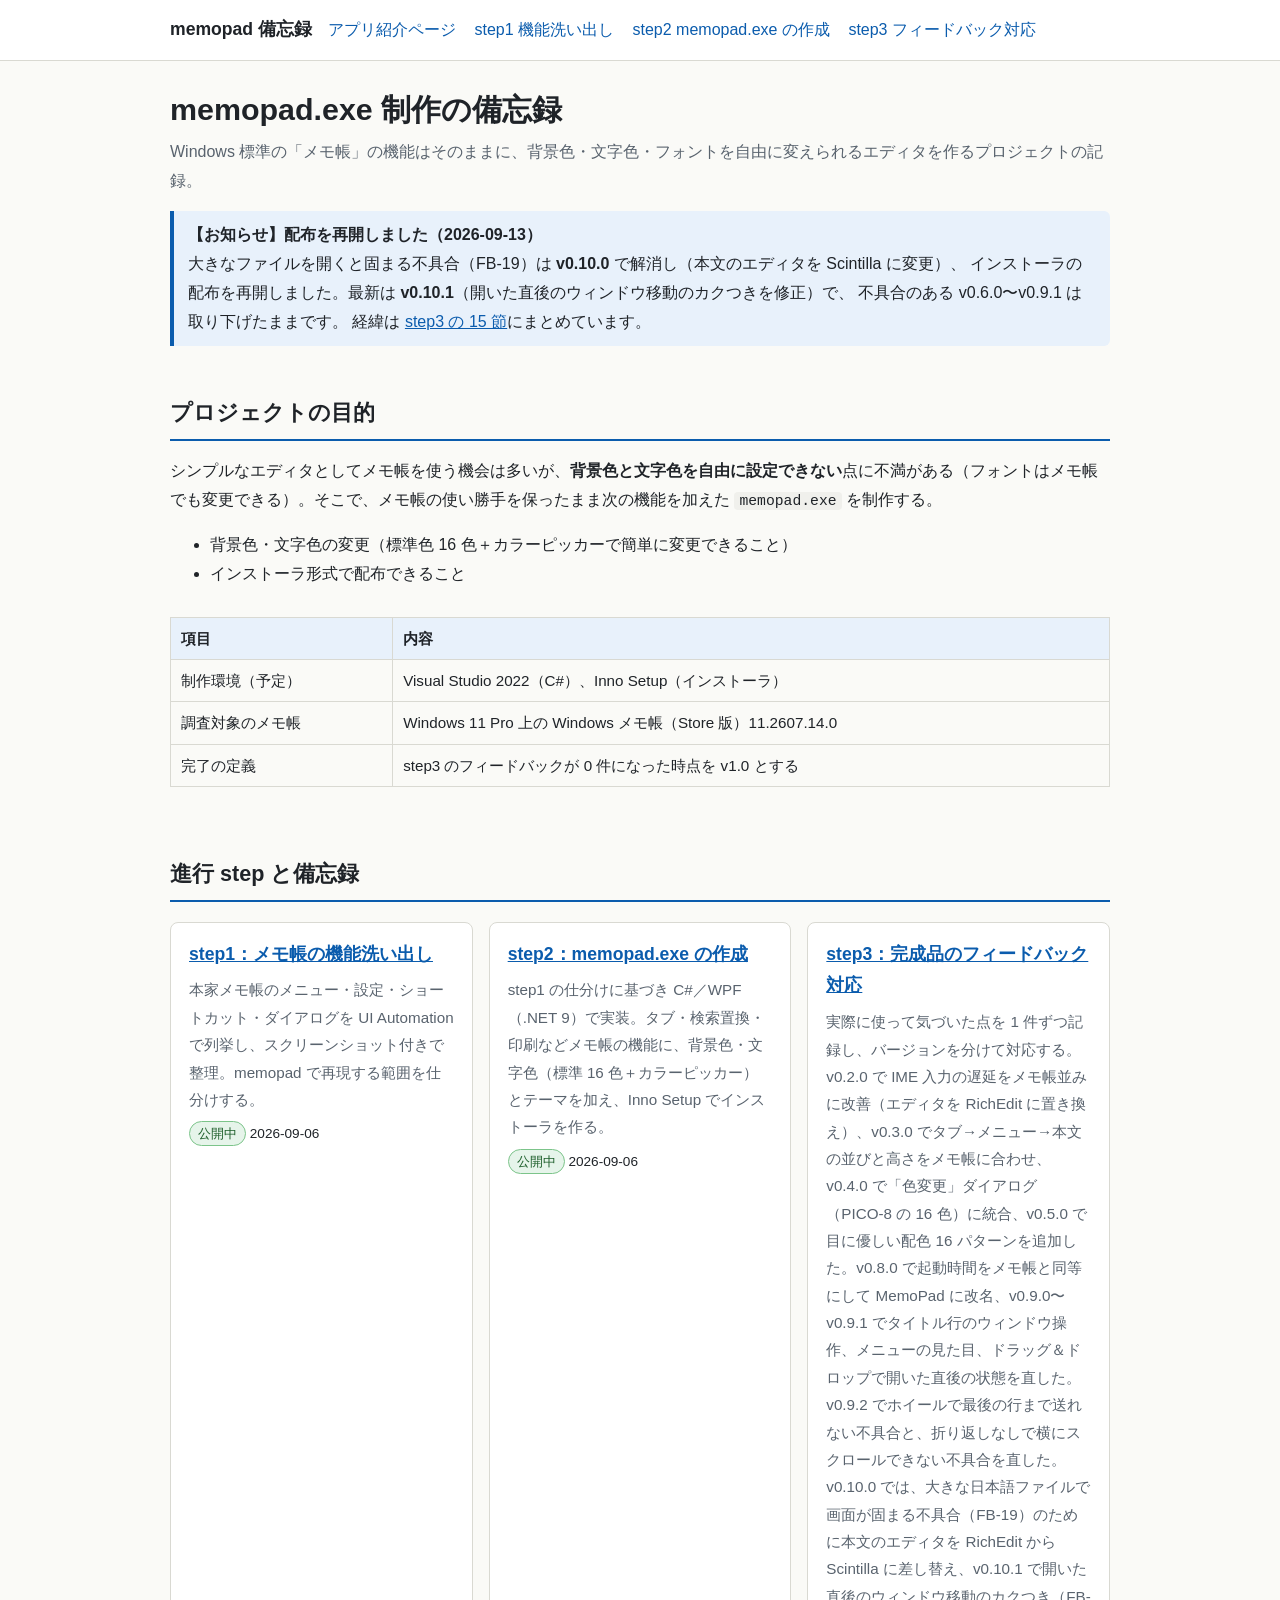
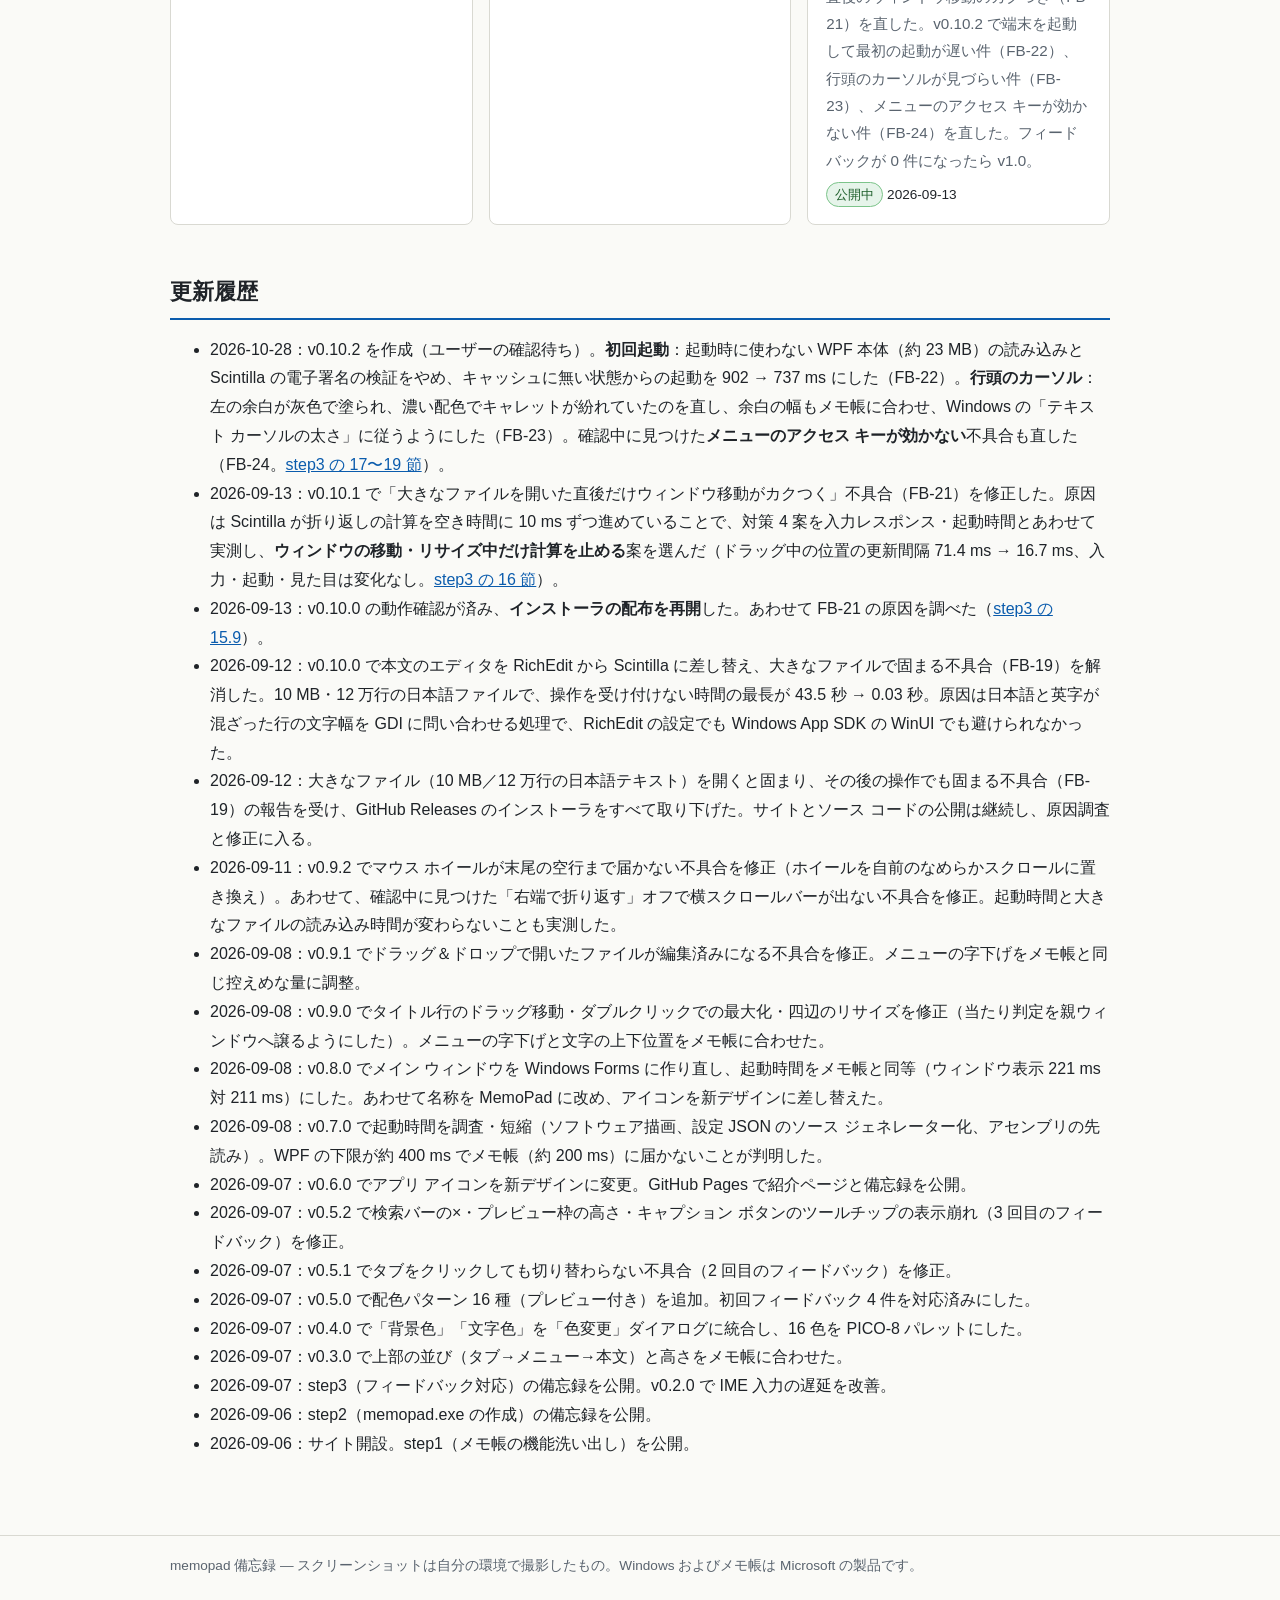
==== docs/site/index.html @ 51994390 "v0.10.2：初回起動の短縮・行頭のカーソルの見やすさ・メニューのアクセス キーを修正（FB-22〜24） FB-22（端末を起動して最初の起動だけ遅い） - WPF テンプレートの残りの Them" ====
<!DOCTYPE html>
<html lang="ja">
<head>
<meta charset="utf-8">
<meta name="viewport" content="width=device-width, initial-scale=1">
<title>memopad 備忘録</title>
<link rel="stylesheet" href="assets/style.css">
</head>
<body>
<header class="site">
  <div class="inner">
    <a class="brand" href="./index.html">memopad 備忘録</a>
    <nav>
      <a href="../index.html">アプリ紹介ページ</a>
      <a href="./step1/index.html">step1 機能洗い出し</a>
      <a href="./step2/index.html">step2 memopad.exe の作成</a>
      <a href="./step3/index.html">step3 フィードバック対応</a>
    </nav>
  </div>
</header>
<main>
  <h1>memopad.exe 制作の備忘録</h1>
  <p class="lead">Windows 標準の「メモ帳」の機能はそのままに、背景色・文字色・フォントを自由に変えられるエディタを作るプロジェクトの記録。</p>

  <div class="note">
    <strong>【お知らせ】配布を再開しました（2026-09-13）</strong><br>
    大きなファイルを開くと固まる不具合（FB-19）は <strong>v0.10.0</strong> で解消し（本文のエディタを Scintilla に変更）、
    インストーラの配布を再開しました。最新は <strong>v0.10.1</strong>（開いた直後のウィンドウ移動のカクつきを修正）で、
    不具合のある v0.6.0〜v0.9.1 は取り下げたままです。
    経緯は <a href="./step3/index.html#fb19">step3 の 15 節</a>にまとめています。
  </div>

  <h2>プロジェクトの目的</h2>
  <p>シンプルなエディタとしてメモ帳を使う機会は多いが、<strong>背景色と文字色を自由に設定できない</strong>点に不満がある（フォントはメモ帳でも変更できる）。そこで、メモ帳の使い勝手を保ったまま次の機能を加えた <code>memopad.exe</code> を制作する。</p>
  <ul>
    <li>背景色・文字色の変更（標準色 16 色＋カラーピッカーで簡単に変更できること）</li>
    <li>インストーラ形式で配布できること</li>
  </ul>
  <div class="table-wrap">
  <table>
    <tr><th>項目</th><th>内容</th></tr>
    <tr><td>制作環境（予定）</td><td>Visual Studio 2022（C#）、Inno Setup（インストーラ）</td></tr>
    <tr><td>調査対象のメモ帳</td><td>Windows 11 Pro 上の Windows メモ帳（Store 版）11.2607.14.0</td></tr>
    <tr><td>完了の定義</td><td>step3 のフィードバックが 0 件になった時点を v1.0 とする</td></tr>
  </table>
  </div>

  <h2>進行 step と備忘録</h2>
  <div class="cards">
    <div class="card">
      <h3><a href="./step1/index.html">step1：メモ帳の機能洗い出し</a></h3>
      <p>本家メモ帳のメニュー・設定・ショートカット・ダイアログを UI Automation で列挙し、スクリーンショット付きで整理。memopad で再現する範囲を仕分けする。</p>
      <div class="status"><span class="tag must">公開中</span> 2026-09-06</div>
    </div>
    <div class="card">
      <h3><a href="./step2/index.html">step2：memopad.exe の作成</a></h3>
      <p>step1 の仕分けに基づき C#／WPF（.NET 9）で実装。タブ・検索置換・印刷などメモ帳の機能に、背景色・文字色（標準 16 色＋カラーピッカー）とテーマを加え、Inno Setup でインストーラを作る。</p>
      <div class="status"><span class="tag must">公開中</span> 2026-09-06</div>
    </div>
    <div class="card">
      <h3><a href="./step3/index.html">step3：完成品のフィードバック対応</a></h3>
      <p>実際に使って気づいた点を 1 件ずつ記録し、バージョンを分けて対応する。v0.2.0 で IME 入力の遅延をメモ帳並みに改善（エディタを RichEdit に置き換え）、v0.3.0 でタブ→メニュー→本文の並びと高さをメモ帳に合わせ、v0.4.0 で「色変更」ダイアログ（PICO-8 の 16 色）に統合、v0.5.0 で目に優しい配色 16 パターンを追加した。v0.8.0 で起動時間をメモ帳と同等にして MemoPad に改名、v0.9.0〜v0.9.1 でタイトル行のウィンドウ操作、メニューの見た目、ドラッグ＆ドロップで開いた直後の状態を直した。v0.9.2 でホイールで最後の行まで送れない不具合と、折り返しなしで横にスクロールできない不具合を直した。v0.10.0 では、大きな日本語ファイルで画面が固まる不具合（FB-19）のために本文のエディタを RichEdit から Scintilla に差し替え、v0.10.1 で開いた直後のウィンドウ移動のカクつき（FB-21）を直した。v0.10.2 で端末を起動して最初の起動が遅い件（FB-22）、行頭のカーソルが見づらい件（FB-23）、メニューのアクセス キーが効かない件（FB-24）を直した。フィードバックが 0 件になったら v1.0。</p>
      <div class="status"><span class="tag must">公開中</span> 2026-09-13</div>
    </div>
  </div>

  <h2>更新履歴</h2>
  <ul>
    <li>2026-10-28：v0.10.2 を作成（ユーザーの確認待ち）。<strong>初回起動</strong>：起動時に使わない WPF 本体（約 23 MB）の読み込みと Scintilla の電子署名の検証をやめ、キャッシュに無い状態からの起動を 902 → 737 ms にした（FB-22）。<strong>行頭のカーソル</strong>：左の余白が灰色で塗られ、濃い配色でキャレットが紛れていたのを直し、余白の幅もメモ帳に合わせ、Windows の「テキスト カーソルの太さ」に従うようにした（FB-23）。確認中に見つけた<strong>メニューのアクセス キーが効かない</strong>不具合も直した（FB-24。<a href="./step3/index.html#fb22">step3 の 17〜19 節</a>）。</li>
    <li>2026-09-13：v0.10.1 で「大きなファイルを開いた直後だけウィンドウ移動がカクつく」不具合（FB-21）を修正した。原因は Scintilla が折り返しの計算を空き時間に 10 ms ずつ進めていることで、対策 4 案を入力レスポンス・起動時間とあわせて実測し、<strong>ウィンドウの移動・リサイズ中だけ計算を止める</strong>案を選んだ（ドラッグ中の位置の更新間隔 71.4 ms → 16.7 ms、入力・起動・見た目は変化なし。<a href="./step3/index.html#fb21">step3 の 16 節</a>）。</li>
    <li>2026-09-13：v0.10.0 の動作確認が済み、<strong>インストーラの配布を再開</strong>した。あわせて FB-21 の原因を調べた（<a href="./step3/index.html#fb19-after">step3 の 15.9</a>）。</li>
    <li>2026-09-12：v0.10.0 で本文のエディタを RichEdit から Scintilla に差し替え、大きなファイルで固まる不具合（FB-19）を解消した。10 MB・12 万行の日本語ファイルで、操作を受け付けない時間の最長が 43.5 秒 → 0.03 秒。原因は日本語と英字が混ざった行の文字幅を GDI に問い合わせる処理で、RichEdit の設定でも Windows App SDK の WinUI でも避けられなかった。</li>
    <li>2026-09-12：大きなファイル（10 MB／12 万行の日本語テキスト）を開くと固まり、その後の操作でも固まる不具合（FB-19）の報告を受け、GitHub Releases のインストーラをすべて取り下げた。サイトとソース コードの公開は継続し、原因調査と修正に入る。</li>
    <li>2026-09-11：v0.9.2 でマウス ホイールが末尾の空行まで届かない不具合を修正（ホイールを自前のなめらかスクロールに置き換え）。あわせて、確認中に見つけた「右端で折り返す」オフで横スクロールバーが出ない不具合を修正。起動時間と大きなファイルの読み込み時間が変わらないことも実測した。</li>
    <li>2026-09-08：v0.9.1 でドラッグ＆ドロップで開いたファイルが編集済みになる不具合を修正。メニューの字下げをメモ帳と同じ控えめな量に調整。</li>
    <li>2026-09-08：v0.9.0 でタイトル行のドラッグ移動・ダブルクリックでの最大化・四辺のリサイズを修正（当たり判定を親ウィンドウへ譲るようにした）。メニューの字下げと文字の上下位置をメモ帳に合わせた。</li>
    <li>2026-09-08：v0.8.0 でメイン ウィンドウを Windows Forms に作り直し、起動時間をメモ帳と同等（ウィンドウ表示 221 ms 対 211 ms）にした。あわせて名称を MemoPad に改め、アイコンを新デザインに差し替えた。</li>
    <li>2026-09-08：v0.7.0 で起動時間を調査・短縮（ソフトウェア描画、設定 JSON のソース ジェネレーター化、アセンブリの先読み）。WPF の下限が約 400 ms でメモ帳（約 200 ms）に届かないことが判明した。</li>
    <li>2026-09-07：v0.6.0 でアプリ アイコンを新デザインに変更。GitHub Pages で紹介ページと備忘録を公開。</li>
    <li>2026-09-07：v0.5.2 で検索バーの×・プレビュー枠の高さ・キャプション ボタンのツールチップの表示崩れ（3 回目のフィードバック）を修正。</li>
    <li>2026-09-07：v0.5.1 でタブをクリックしても切り替わらない不具合（2 回目のフィードバック）を修正。</li>
    <li>2026-09-07：v0.5.0 で配色パターン 16 種（プレビュー付き）を追加。初回フィードバック 4 件を対応済みにした。</li>
    <li>2026-09-07：v0.4.0 で「背景色」「文字色」を「色変更」ダイアログに統合し、16 色を PICO-8 パレットにした。</li>
    <li>2026-09-07：v0.3.0 で上部の並び（タブ→メニュー→本文）と高さをメモ帳に合わせた。</li>
    <li>2026-09-07：step3（フィードバック対応）の備忘録を公開。v0.2.0 で IME 入力の遅延を改善。</li>
    <li>2026-09-06：step2（memopad.exe の作成）の備忘録を公開。</li>
    <li>2026-09-06：サイト開設。step1（メモ帳の機能洗い出し）を公開。</li>
  </ul>
</main>
<footer class="site">
  <div class="inner">memopad 備忘録 — スクリーンショットは自分の環境で撮影したもの。Windows およびメモ帳は Microsoft の製品です。</div>
</footer>
</body>
</html>
---- docs/site/assets/style.css ----
/* memopad 備忘録サイト共通スタイル */
:root {
  --bg: #fafaf7;
  --fg: #1f2328;
  --muted: #59636e;
  --line: #d9d9d2;
  --accent: #0b5cad;
  --accent-bg: #e8f1fb;
  --code-bg: #f0f0ec;
  --warn-bg: #fff6e0;
  --warn-line: #e6b94d;
}
* { box-sizing: border-box; }
html { color-scheme: light; }
body {
  margin: 0;
  background: var(--bg);
  color: var(--fg);
  font-family: "Yu Gothic UI", "Meiryo", "Segoe UI", "Hiragino Sans", sans-serif;
  font-size: 16px;
  line-height: 1.8;
}
header.site {
  border-bottom: 1px solid var(--line);
  background: #fff;
}
header.site .inner, main, footer.site .inner {
  max-width: 980px;
  margin: 0 auto;
  padding: 0 20px;
}
header.site .inner {
  display: flex;
  align-items: baseline;
  gap: 16px;
  flex-wrap: wrap;
  padding-top: 14px;
  padding-bottom: 14px;
}
header.site .brand {
  font-weight: 700;
  font-size: 1.1rem;
  color: var(--fg);
  text-decoration: none;
}
header.site nav a {
  color: var(--accent);
  text-decoration: none;
  margin-right: 14px;
}
header.site nav a:hover { text-decoration: underline; }
main { padding-top: 28px; padding-bottom: 60px; }
h1 { font-size: 1.9rem; line-height: 1.35; margin: 0 0 8px; }
h2 {
  font-size: 1.35rem;
  margin: 48px 0 12px;
  padding-bottom: 6px;
  border-bottom: 2px solid var(--accent);
}
h3 { font-size: 1.1rem; margin: 28px 0 8px; }
h4 { font-size: 1rem; margin: 22px 0 6px; color: var(--muted); }
/* ユーザーからのフィードバックの引用 */
blockquote {
  margin: 14px 0;
  padding: 8px 14px;
  border-left: 4px solid var(--line);
  background: #fff;
  color: var(--fg);
}
p.lead { color: var(--muted); margin-top: 0; }
a { color: var(--accent); }
code, kbd {
  font-family: Consolas, "Cascadia Mono", "Courier New", monospace;
  font-size: 0.92em;
  background: var(--code-bg);
  padding: 1px 5px;
  border-radius: 4px;
}
kbd {
  border: 1px solid var(--line);
  border-bottom-width: 2px;
  background: #fff;
  white-space: nowrap;
}
pre {
  background: var(--code-bg);
  padding: 12px 14px;
  border-radius: 6px;
  overflow-x: auto;
  line-height: 1.5;
}
pre code { background: none; padding: 0; }
table {
  border-collapse: collapse;
  width: 100%;
  margin: 12px 0 20px;
  font-size: 0.95rem;
}
.table-wrap { overflow-x: auto; }
th, td {
  border: 1px solid var(--line);
  padding: 7px 10px;
  vertical-align: top;
  text-align: left;
}
th { background: var(--accent-bg); white-space: nowrap; }
td.center, th.center { text-align: center; }
figure {
  margin: 20px 0 28px;
  padding: 12px;
  background: #fff;
  border: 1px solid var(--line);
  border-radius: 8px;
}
figure img {
  display: block;
  max-width: 100%;
  height: auto;
  margin: 0 auto;
  border: 1px solid var(--line);
}
figcaption {
  margin-top: 8px;
  font-size: 0.9rem;
  color: var(--muted);
}
.grid2 {
  display: grid;
  grid-template-columns: repeat(auto-fit, minmax(300px, 1fr));
  gap: 16px;
}
.grid2 figure { margin: 0; }
.note {
  background: var(--accent-bg);
  border-left: 4px solid var(--accent);
  padding: 10px 14px;
  margin: 16px 0;
  border-radius: 0 6px 6px 0;
}
.warn {
  background: var(--warn-bg);
  border-left: 4px solid var(--warn-line);
  padding: 10px 14px;
  margin: 16px 0;
  border-radius: 0 6px 6px 0;
}
.toc {
  background: #fff;
  border: 1px solid var(--line);
  border-radius: 8px;
  padding: 12px 18px;
  margin: 20px 0 8px;
}
.toc ol { margin: 6px 0; padding-left: 22px; }
.tag {
  display: inline-block;
  font-size: 0.8rem;
  padding: 0 8px;
  border-radius: 999px;
  border: 1px solid var(--line);
  background: #fff;
  color: var(--muted);
  white-space: nowrap;
}
.tag.must { background: #e6f4ea; border-color: #7cc48a; color: #1d5e2a; }
.tag.maybe { background: #fff6e0; border-color: #e6b94d; color: #6b4d00; }
.tag.skip { background: #f2f2f2; border-color: #c9c9c9; color: #666; }
.cards { display: grid; grid-template-columns: repeat(auto-fit, minmax(260px, 1fr)); gap: 16px; margin: 20px 0; }
.card {
  background: #fff;
  border: 1px solid var(--line);
  border-radius: 8px;
  padding: 16px 18px;
}
.card h3 { margin: 0 0 6px; }
.card p { margin: 0; color: var(--muted); font-size: 0.95rem; }
.card .status { font-size: 0.85rem; margin-top: 8px; }
footer.site {
  border-top: 1px solid var(--line);
  color: var(--muted);
  font-size: 0.85rem;
  padding: 18px 0 30px;
}
@media (max-width: 600px) {
  body { font-size: 15px; }
  h1 { font-size: 1.5rem; }
}
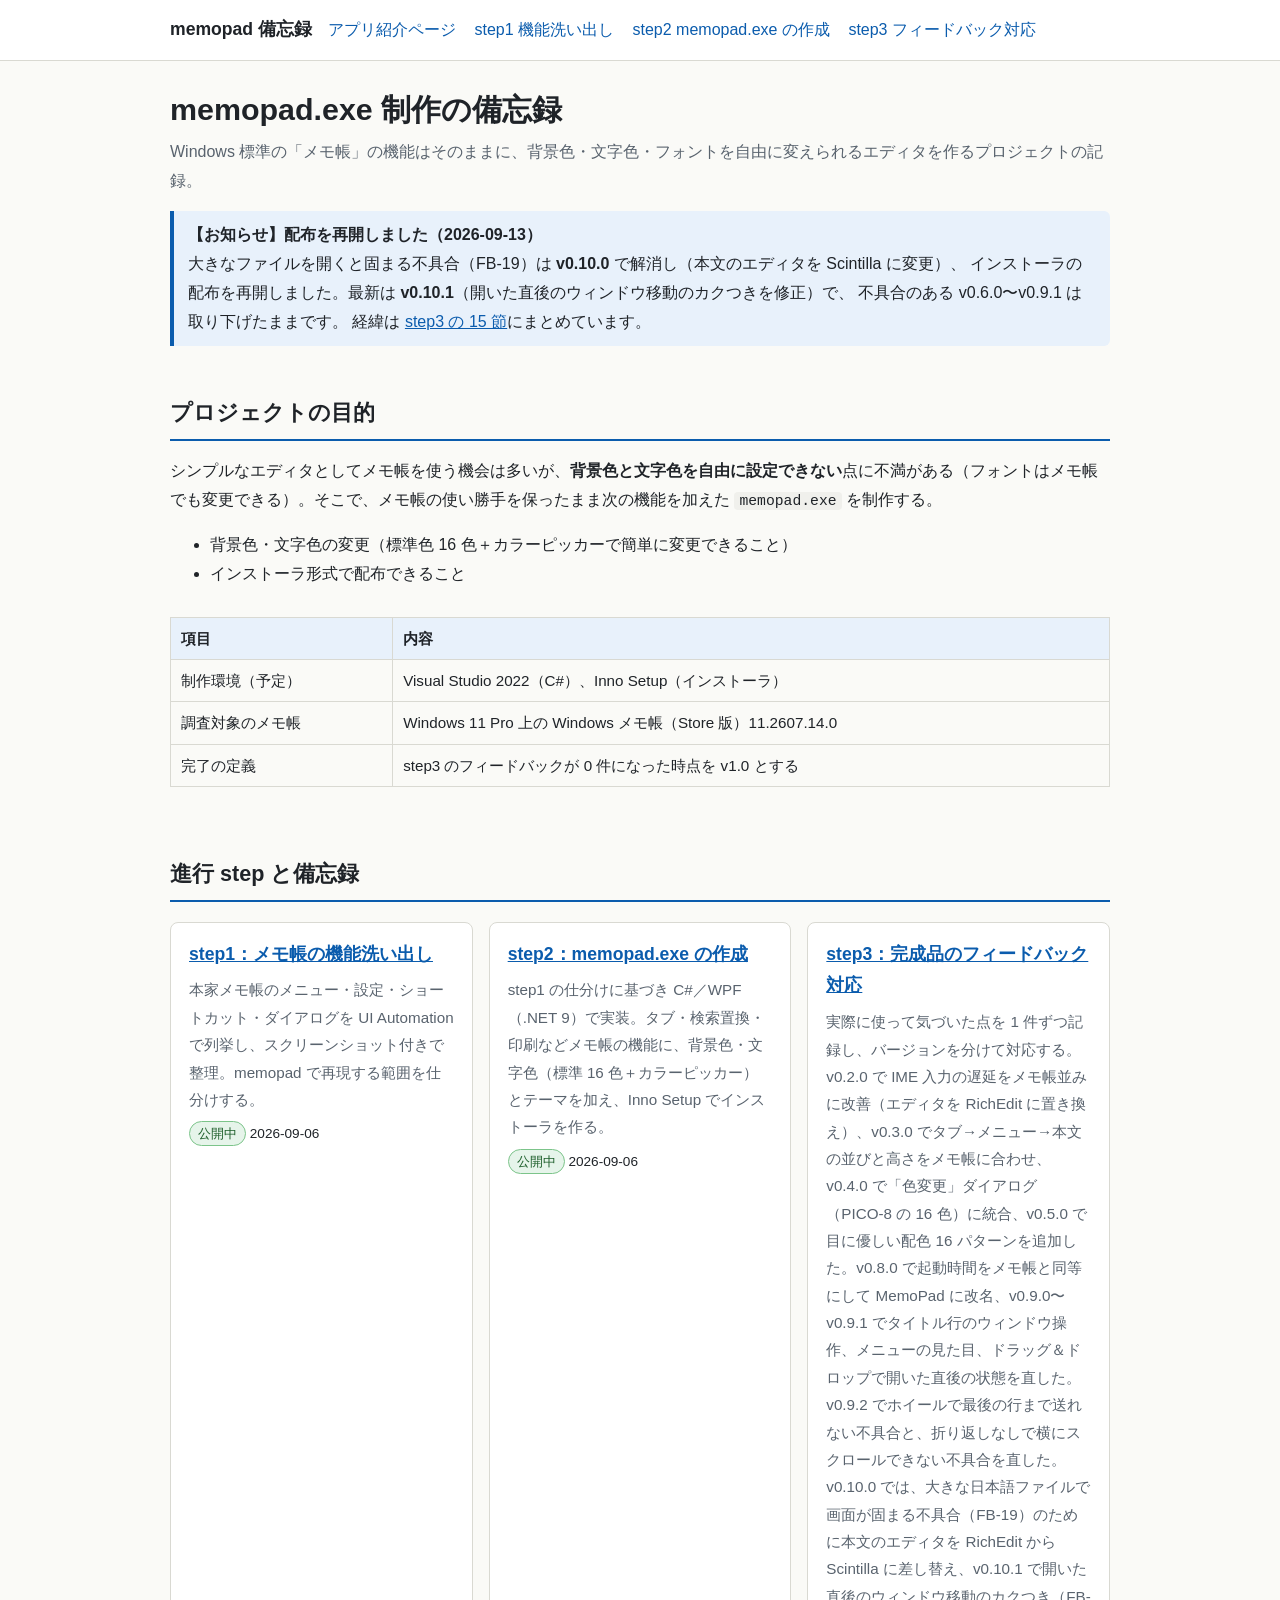
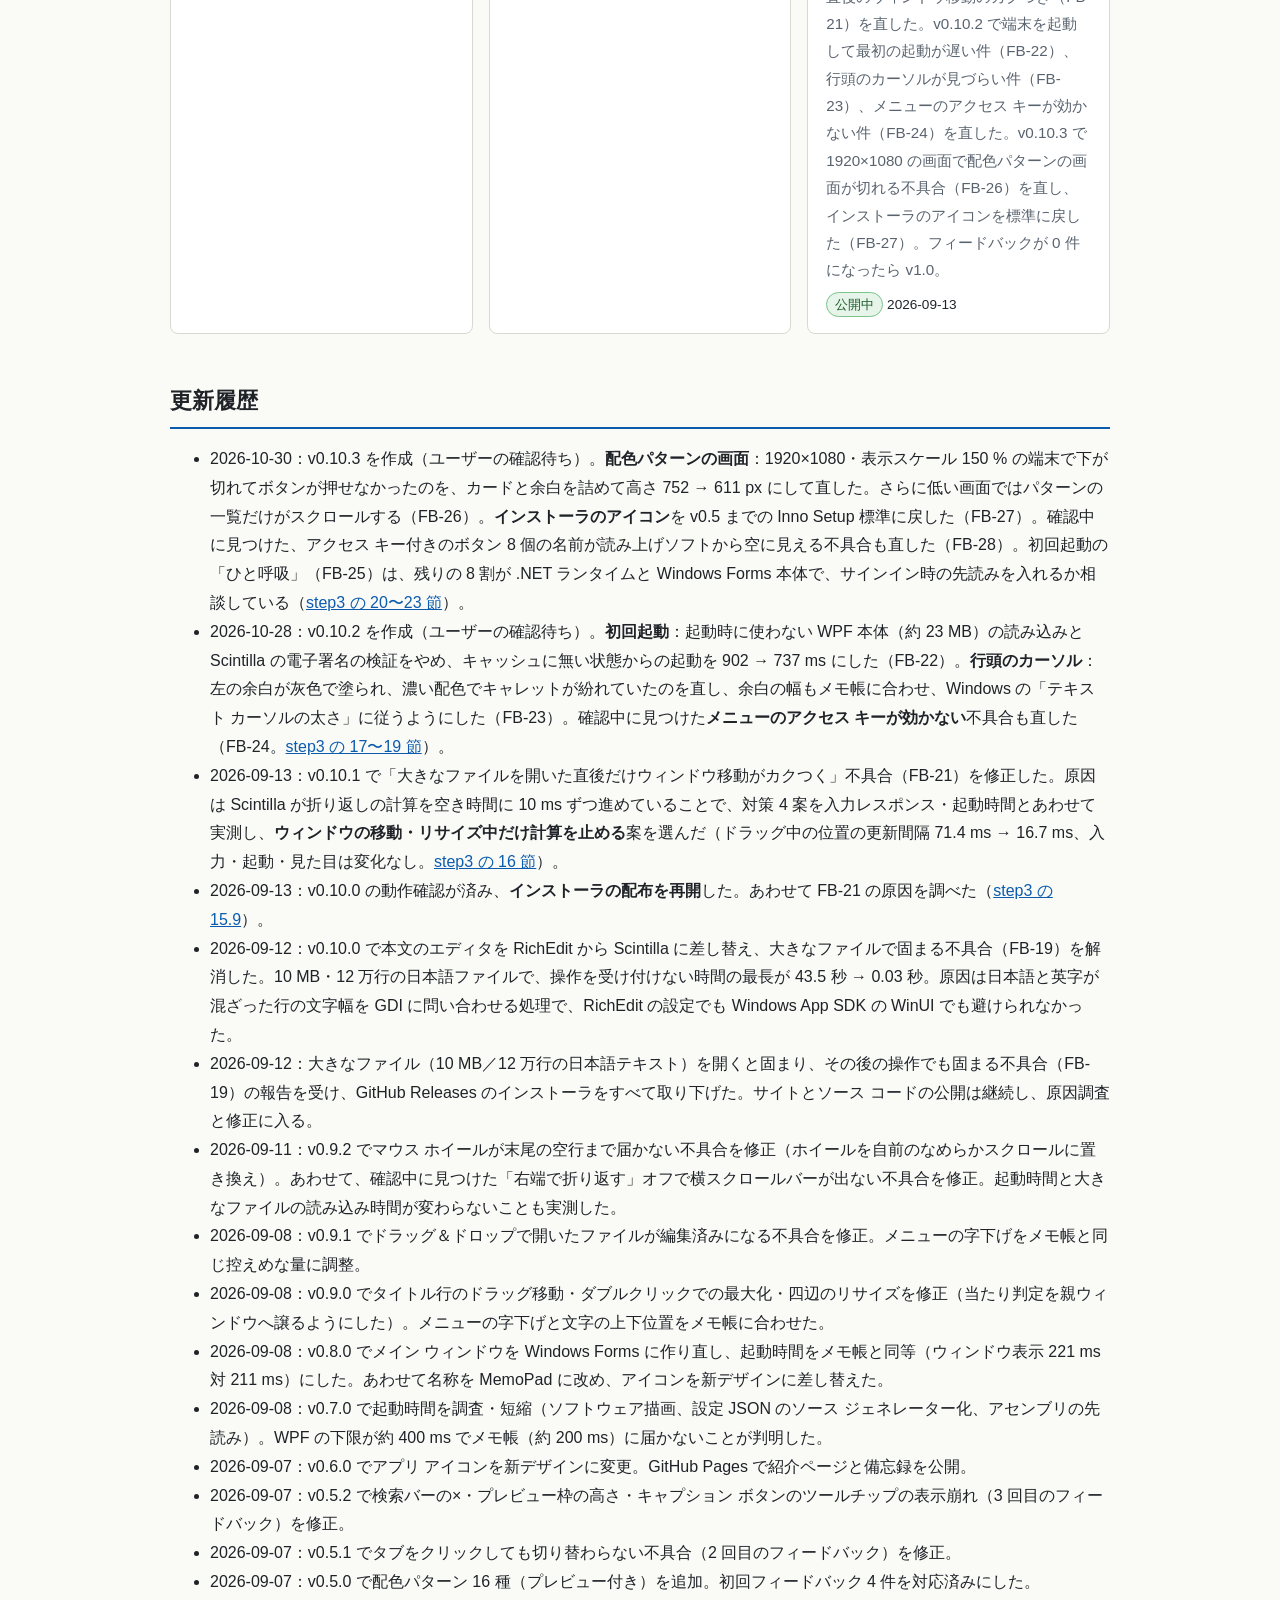
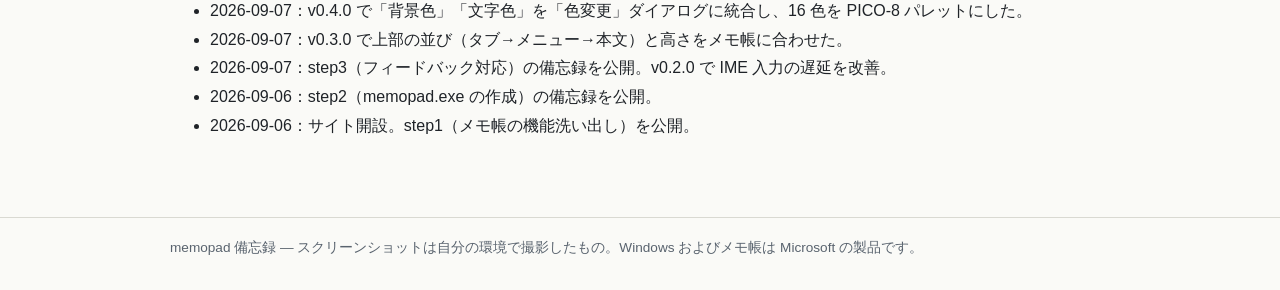
==== commit a012e601: "v0.10.3：配色パターンの画面が 1920×1080 で切れる不具合を修正し、インストーラのアイコンを標準に戻す（FB-26〜28） FB-26（1920×1080 の端末で配色パターンの画面が切" ====
--- a/docs/site/index.html
+++ b/docs/site/index.html
@@ -59,13 +59,14 @@
     </div>
     <div class="card">
       <h3><a href="./step3/index.html">step3：完成品のフィードバック対応</a></h3>
-      <p>実際に使って気づいた点を 1 件ずつ記録し、バージョンを分けて対応する。v0.2.0 で IME 入力の遅延をメモ帳並みに改善（エディタを RichEdit に置き換え）、v0.3.0 でタブ→メニュー→本文の並びと高さをメモ帳に合わせ、v0.4.0 で「色変更」ダイアログ（PICO-8 の 16 色）に統合、v0.5.0 で目に優しい配色 16 パターンを追加した。v0.8.0 で起動時間をメモ帳と同等にして MemoPad に改名、v0.9.0〜v0.9.1 でタイトル行のウィンドウ操作、メニューの見た目、ドラッグ＆ドロップで開いた直後の状態を直した。v0.9.2 でホイールで最後の行まで送れない不具合と、折り返しなしで横にスクロールできない不具合を直した。v0.10.0 では、大きな日本語ファイルで画面が固まる不具合（FB-19）のために本文のエディタを RichEdit から Scintilla に差し替え、v0.10.1 で開いた直後のウィンドウ移動のカクつき（FB-21）を直した。v0.10.2 で端末を起動して最初の起動が遅い件（FB-22）、行頭のカーソルが見づらい件（FB-23）、メニューのアクセス キーが効かない件（FB-24）を直した。フィードバックが 0 件になったら v1.0。</p>
+      <p>実際に使って気づいた点を 1 件ずつ記録し、バージョンを分けて対応する。v0.2.0 で IME 入力の遅延をメモ帳並みに改善（エディタを RichEdit に置き換え）、v0.3.0 でタブ→メニュー→本文の並びと高さをメモ帳に合わせ、v0.4.0 で「色変更」ダイアログ（PICO-8 の 16 色）に統合、v0.5.0 で目に優しい配色 16 パターンを追加した。v0.8.0 で起動時間をメモ帳と同等にして MemoPad に改名、v0.9.0〜v0.9.1 でタイトル行のウィンドウ操作、メニューの見た目、ドラッグ＆ドロップで開いた直後の状態を直した。v0.9.2 でホイールで最後の行まで送れない不具合と、折り返しなしで横にスクロールできない不具合を直した。v0.10.0 では、大きな日本語ファイルで画面が固まる不具合（FB-19）のために本文のエディタを RichEdit から Scintilla に差し替え、v0.10.1 で開いた直後のウィンドウ移動のカクつき（FB-21）を直した。v0.10.2 で端末を起動して最初の起動が遅い件（FB-22）、行頭のカーソルが見づらい件（FB-23）、メニューのアクセス キーが効かない件（FB-24）を直した。v0.10.3 で 1920×1080 の画面で配色パターンの画面が切れる不具合（FB-26）を直し、インストーラのアイコンを標準に戻した（FB-27）。フィードバックが 0 件になったら v1.0。</p>
       <div class="status"><span class="tag must">公開中</span> 2026-09-13</div>
     </div>
   </div>
 
   <h2>更新履歴</h2>
   <ul>
+    <li>2026-10-30：v0.10.3 を作成（ユーザーの確認待ち）。<strong>配色パターンの画面</strong>：1920×1080・表示スケール 150 % の端末で下が切れてボタンが押せなかったのを、カードと余白を詰めて高さ 752 → 611 px にして直した。さらに低い画面ではパターンの一覧だけがスクロールする（FB-26）。<strong>インストーラのアイコン</strong>を v0.5 までの Inno Setup 標準に戻した（FB-27）。確認中に見つけた、アクセス キー付きのボタン 8 個の名前が読み上げソフトから空に見える不具合も直した（FB-28）。初回起動の「ひと呼吸」（FB-25）は、残りの 8 割が .NET ランタイムと Windows Forms 本体で、サインイン時の先読みを入れるか相談している（<a href="./step3/index.html#fb25">step3 の 20〜23 節</a>）。</li>
     <li>2026-10-28：v0.10.2 を作成（ユーザーの確認待ち）。<strong>初回起動</strong>：起動時に使わない WPF 本体（約 23 MB）の読み込みと Scintilla の電子署名の検証をやめ、キャッシュに無い状態からの起動を 902 → 737 ms にした（FB-22）。<strong>行頭のカーソル</strong>：左の余白が灰色で塗られ、濃い配色でキャレットが紛れていたのを直し、余白の幅もメモ帳に合わせ、Windows の「テキスト カーソルの太さ」に従うようにした（FB-23）。確認中に見つけた<strong>メニューのアクセス キーが効かない</strong>不具合も直した（FB-24。<a href="./step3/index.html#fb22">step3 の 17〜19 節</a>）。</li>
     <li>2026-09-13：v0.10.1 で「大きなファイルを開いた直後だけウィンドウ移動がカクつく」不具合（FB-21）を修正した。原因は Scintilla が折り返しの計算を空き時間に 10 ms ずつ進めていることで、対策 4 案を入力レスポンス・起動時間とあわせて実測し、<strong>ウィンドウの移動・リサイズ中だけ計算を止める</strong>案を選んだ（ドラッグ中の位置の更新間隔 71.4 ms → 16.7 ms、入力・起動・見た目は変化なし。<a href="./step3/index.html#fb21">step3 の 16 節</a>）。</li>
     <li>2026-09-13：v0.10.0 の動作確認が済み、<strong>インストーラの配布を再開</strong>した。あわせて FB-21 の原因を調べた（<a href="./step3/index.html#fb19-after">step3 の 15.9</a>）。</li>
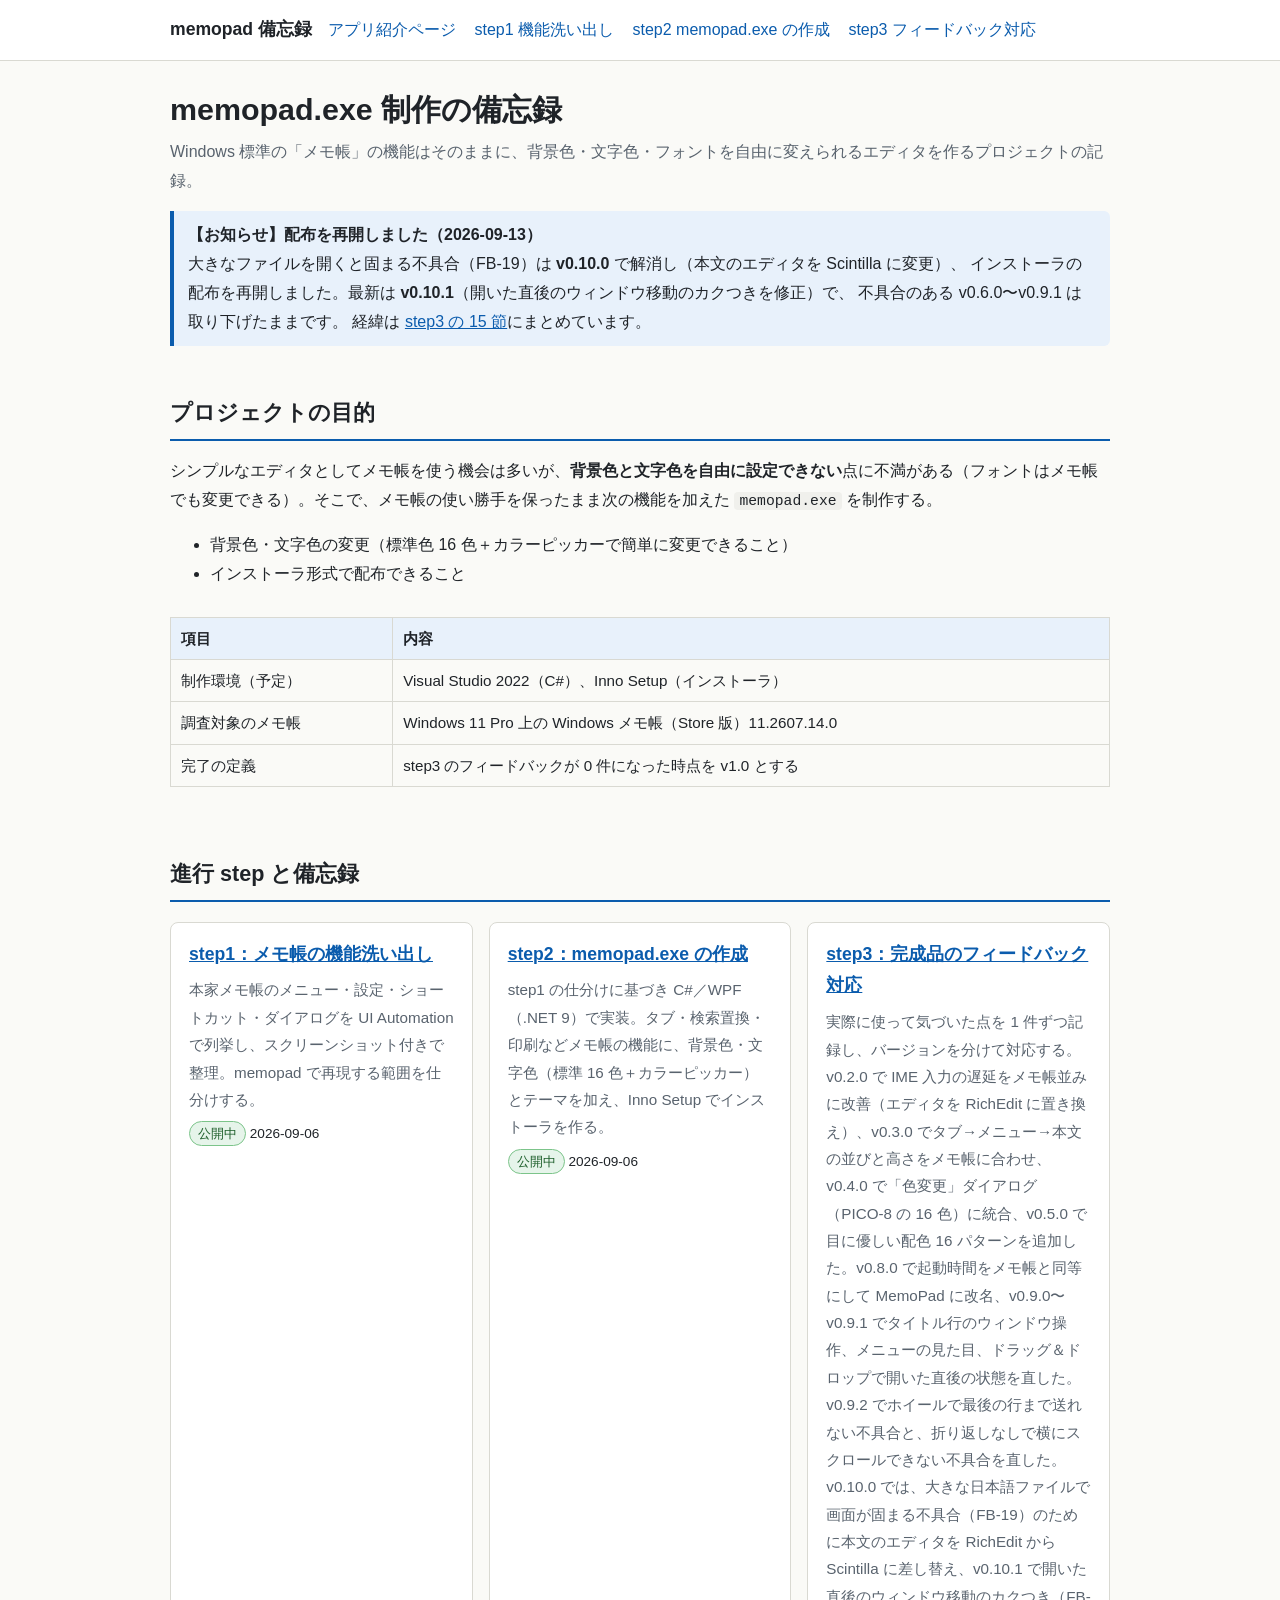
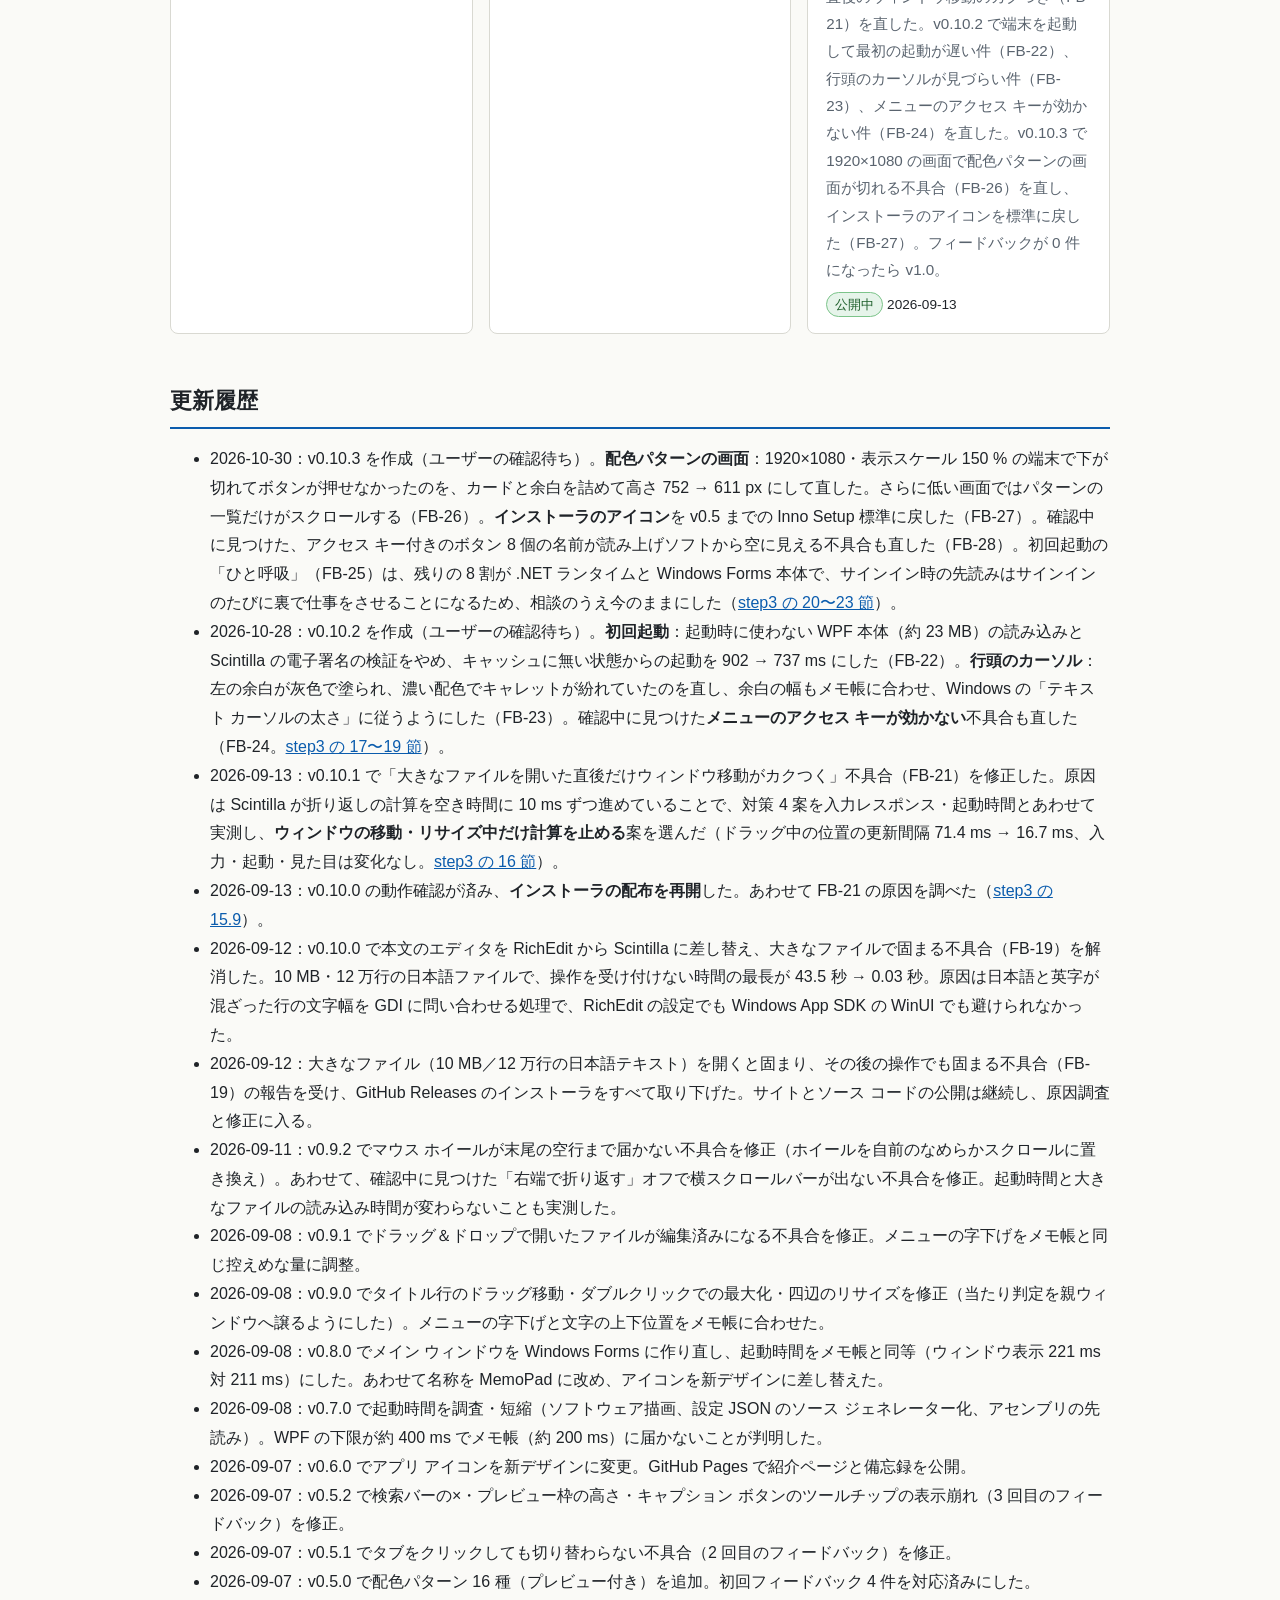
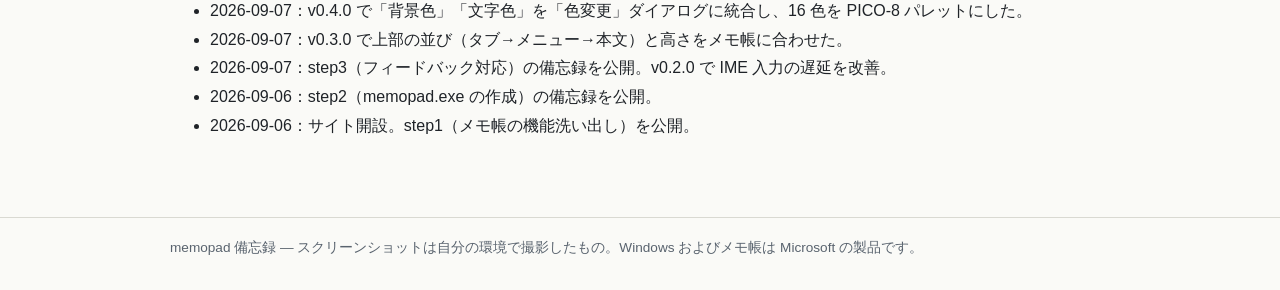
==== commit e27248c5: "FB-25：サインイン時の先読みは相談のうえ見送り、初回起動は現状で許容とする 起動時に読む 51.0 MB のうち 82% が .NET ランタイムと Windows Forms 本体で、残る手はサ" ====
--- a/docs/site/index.html
+++ b/docs/site/index.html
@@ -66,7 +66,7 @@
 
   <h2>更新履歴</h2>
   <ul>
-    <li>2026-10-30：v0.10.3 を作成（ユーザーの確認待ち）。<strong>配色パターンの画面</strong>：1920×1080・表示スケール 150 % の端末で下が切れてボタンが押せなかったのを、カードと余白を詰めて高さ 752 → 611 px にして直した。さらに低い画面ではパターンの一覧だけがスクロールする（FB-26）。<strong>インストーラのアイコン</strong>を v0.5 までの Inno Setup 標準に戻した（FB-27）。確認中に見つけた、アクセス キー付きのボタン 8 個の名前が読み上げソフトから空に見える不具合も直した（FB-28）。初回起動の「ひと呼吸」（FB-25）は、残りの 8 割が .NET ランタイムと Windows Forms 本体で、サインイン時の先読みを入れるか相談している（<a href="./step3/index.html#fb25">step3 の 20〜23 節</a>）。</li>
+    <li>2026-10-30：v0.10.3 を作成（ユーザーの確認待ち）。<strong>配色パターンの画面</strong>：1920×1080・表示スケール 150 % の端末で下が切れてボタンが押せなかったのを、カードと余白を詰めて高さ 752 → 611 px にして直した。さらに低い画面ではパターンの一覧だけがスクロールする（FB-26）。<strong>インストーラのアイコン</strong>を v0.5 までの Inno Setup 標準に戻した（FB-27）。確認中に見つけた、アクセス キー付きのボタン 8 個の名前が読み上げソフトから空に見える不具合も直した（FB-28）。初回起動の「ひと呼吸」（FB-25）は、残りの 8 割が .NET ランタイムと Windows Forms 本体で、サインイン時の先読みはサインインのたびに裏で仕事をさせることになるため、相談のうえ今のままにした（<a href="./step3/index.html#fb25">step3 の 20〜23 節</a>）。</li>
     <li>2026-10-28：v0.10.2 を作成（ユーザーの確認待ち）。<strong>初回起動</strong>：起動時に使わない WPF 本体（約 23 MB）の読み込みと Scintilla の電子署名の検証をやめ、キャッシュに無い状態からの起動を 902 → 737 ms にした（FB-22）。<strong>行頭のカーソル</strong>：左の余白が灰色で塗られ、濃い配色でキャレットが紛れていたのを直し、余白の幅もメモ帳に合わせ、Windows の「テキスト カーソルの太さ」に従うようにした（FB-23）。確認中に見つけた<strong>メニューのアクセス キーが効かない</strong>不具合も直した（FB-24。<a href="./step3/index.html#fb22">step3 の 17〜19 節</a>）。</li>
     <li>2026-09-13：v0.10.1 で「大きなファイルを開いた直後だけウィンドウ移動がカクつく」不具合（FB-21）を修正した。原因は Scintilla が折り返しの計算を空き時間に 10 ms ずつ進めていることで、対策 4 案を入力レスポンス・起動時間とあわせて実測し、<strong>ウィンドウの移動・リサイズ中だけ計算を止める</strong>案を選んだ（ドラッグ中の位置の更新間隔 71.4 ms → 16.7 ms、入力・起動・見た目は変化なし。<a href="./step3/index.html#fb21">step3 の 16 節</a>）。</li>
     <li>2026-09-13：v0.10.0 の動作確認が済み、<strong>インストーラの配布を再開</strong>した。あわせて FB-21 の原因を調べた（<a href="./step3/index.html#fb19-after">step3 の 15.9</a>）。</li>
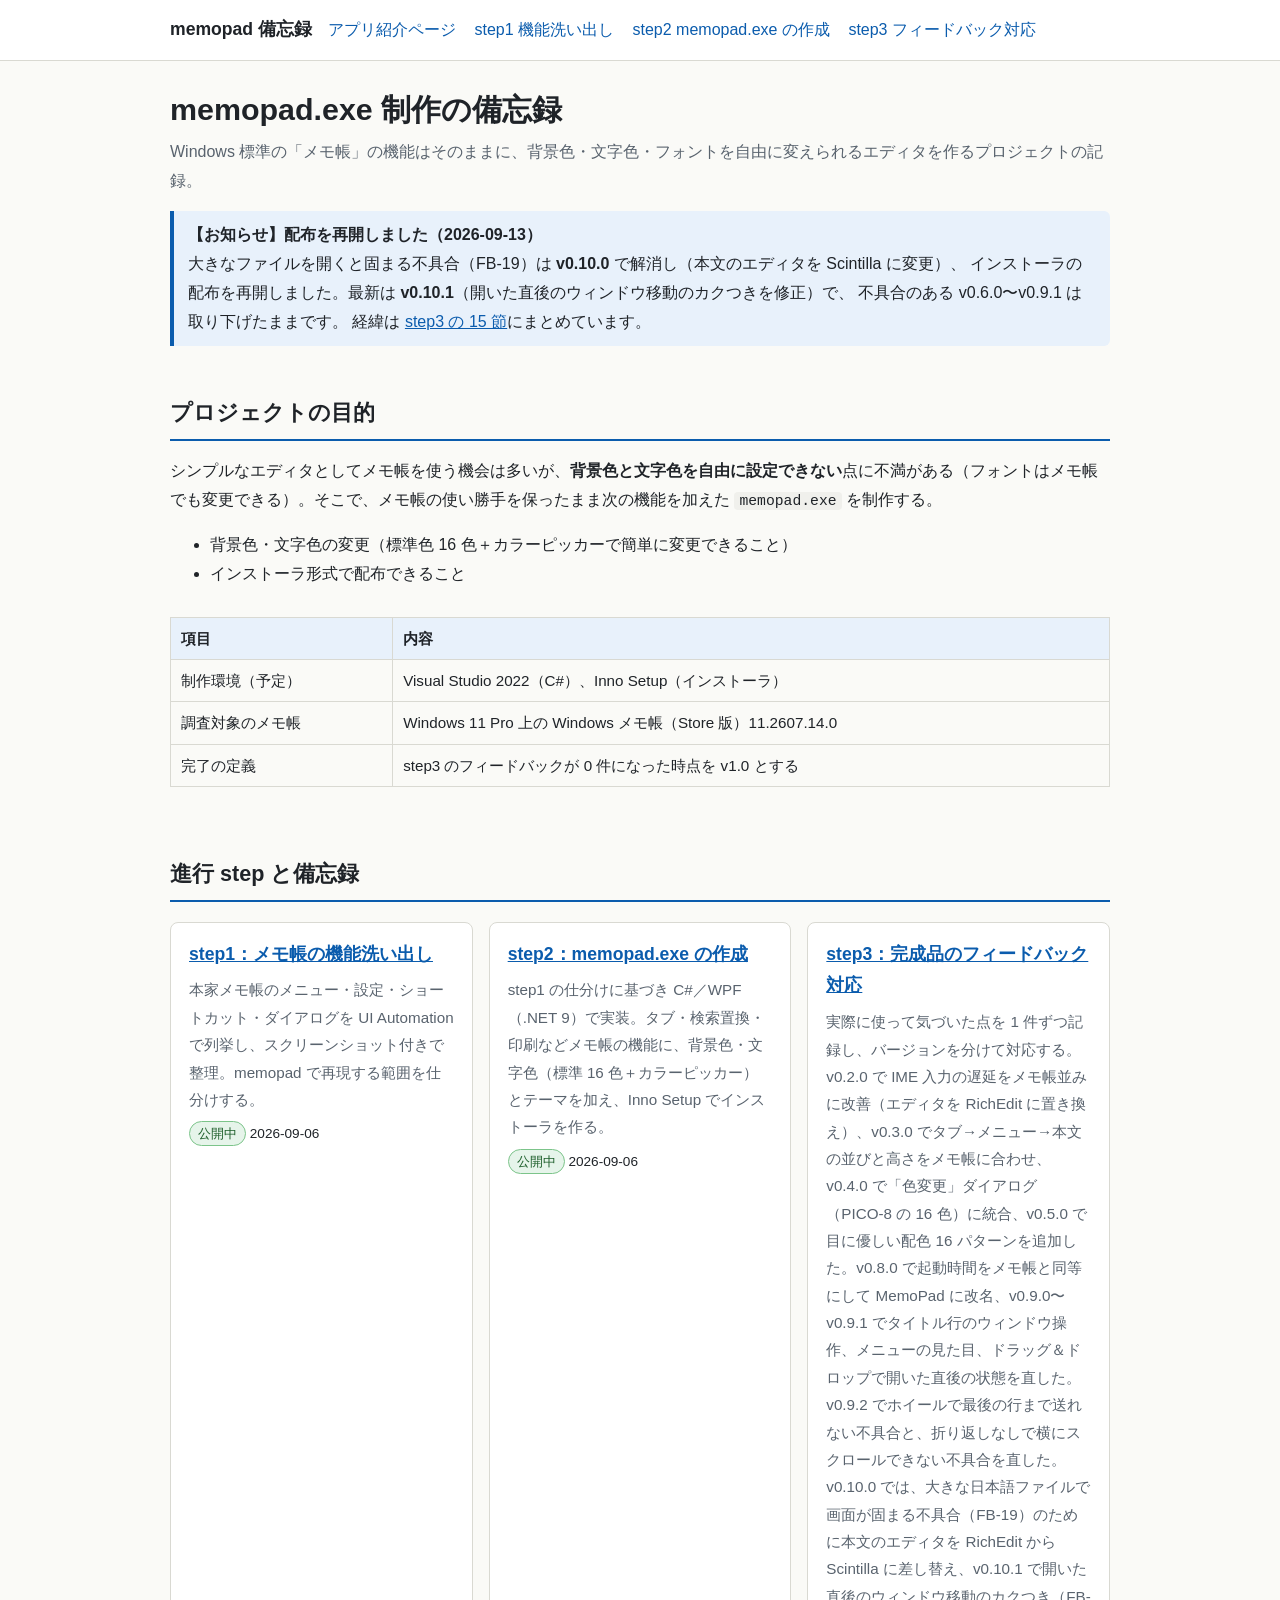
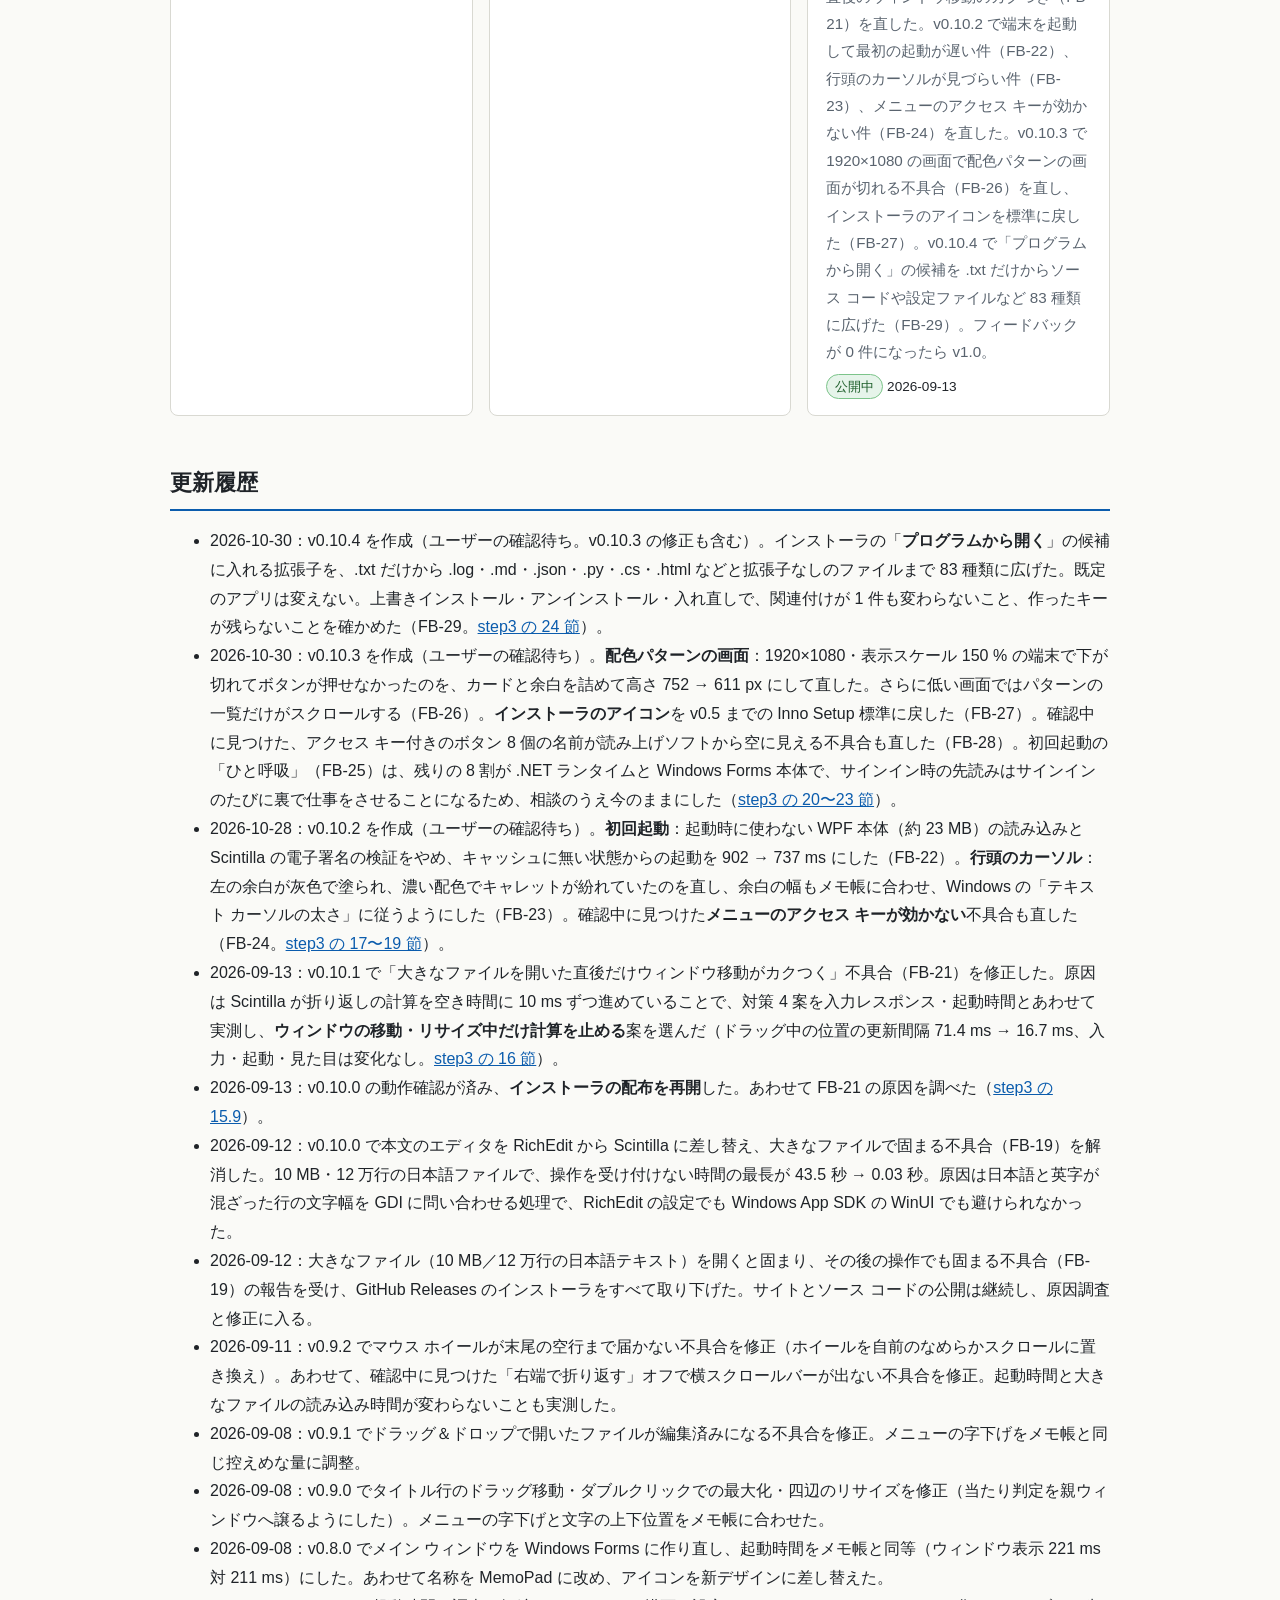
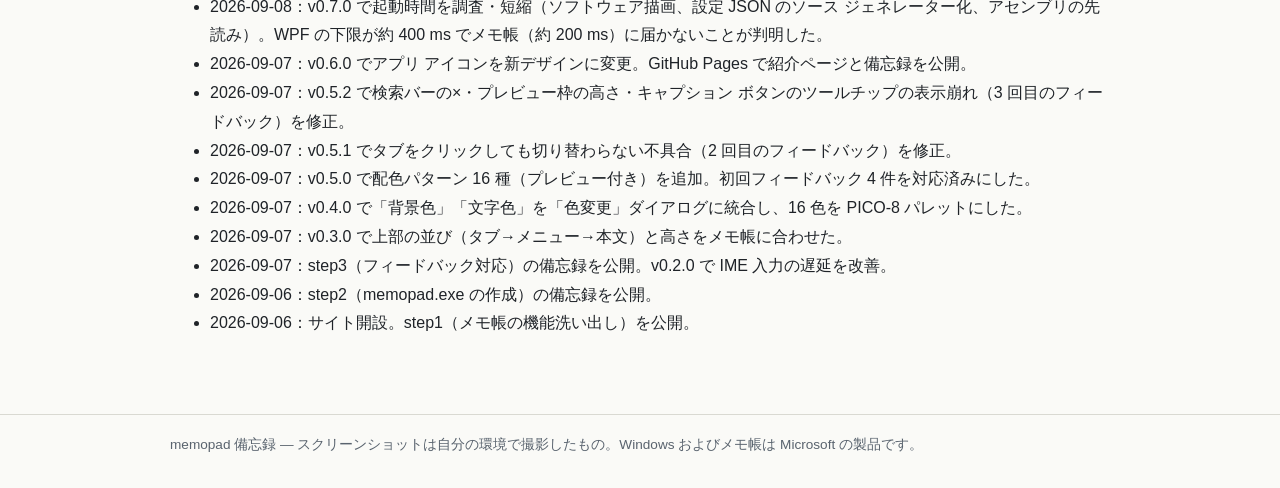
==== commit 58091a27: "v0.10.4：「プログラムから開く」の候補を .txt 以外のテキスト形式にも広げる（FB-29） インストーラの「「プログラムから開く」の候補に MemoPad を追加する」は .txt だけが対" ====
--- a/docs/site/index.html
+++ b/docs/site/index.html
@@ -59,13 +59,14 @@
     </div>
     <div class="card">
       <h3><a href="./step3/index.html">step3：完成品のフィードバック対応</a></h3>
-      <p>実際に使って気づいた点を 1 件ずつ記録し、バージョンを分けて対応する。v0.2.0 で IME 入力の遅延をメモ帳並みに改善（エディタを RichEdit に置き換え）、v0.3.0 でタブ→メニュー→本文の並びと高さをメモ帳に合わせ、v0.4.0 で「色変更」ダイアログ（PICO-8 の 16 色）に統合、v0.5.0 で目に優しい配色 16 パターンを追加した。v0.8.0 で起動時間をメモ帳と同等にして MemoPad に改名、v0.9.0〜v0.9.1 でタイトル行のウィンドウ操作、メニューの見た目、ドラッグ＆ドロップで開いた直後の状態を直した。v0.9.2 でホイールで最後の行まで送れない不具合と、折り返しなしで横にスクロールできない不具合を直した。v0.10.0 では、大きな日本語ファイルで画面が固まる不具合（FB-19）のために本文のエディタを RichEdit から Scintilla に差し替え、v0.10.1 で開いた直後のウィンドウ移動のカクつき（FB-21）を直した。v0.10.2 で端末を起動して最初の起動が遅い件（FB-22）、行頭のカーソルが見づらい件（FB-23）、メニューのアクセス キーが効かない件（FB-24）を直した。v0.10.3 で 1920×1080 の画面で配色パターンの画面が切れる不具合（FB-26）を直し、インストーラのアイコンを標準に戻した（FB-27）。フィードバックが 0 件になったら v1.0。</p>
+      <p>実際に使って気づいた点を 1 件ずつ記録し、バージョンを分けて対応する。v0.2.0 で IME 入力の遅延をメモ帳並みに改善（エディタを RichEdit に置き換え）、v0.3.0 でタブ→メニュー→本文の並びと高さをメモ帳に合わせ、v0.4.0 で「色変更」ダイアログ（PICO-8 の 16 色）に統合、v0.5.0 で目に優しい配色 16 パターンを追加した。v0.8.0 で起動時間をメモ帳と同等にして MemoPad に改名、v0.9.0〜v0.9.1 でタイトル行のウィンドウ操作、メニューの見た目、ドラッグ＆ドロップで開いた直後の状態を直した。v0.9.2 でホイールで最後の行まで送れない不具合と、折り返しなしで横にスクロールできない不具合を直した。v0.10.0 では、大きな日本語ファイルで画面が固まる不具合（FB-19）のために本文のエディタを RichEdit から Scintilla に差し替え、v0.10.1 で開いた直後のウィンドウ移動のカクつき（FB-21）を直した。v0.10.2 で端末を起動して最初の起動が遅い件（FB-22）、行頭のカーソルが見づらい件（FB-23）、メニューのアクセス キーが効かない件（FB-24）を直した。v0.10.3 で 1920×1080 の画面で配色パターンの画面が切れる不具合（FB-26）を直し、インストーラのアイコンを標準に戻した（FB-27）。v0.10.4 で「プログラムから開く」の候補を .txt だけからソース コードや設定ファイルなど 83 種類に広げた（FB-29）。フィードバックが 0 件になったら v1.0。</p>
       <div class="status"><span class="tag must">公開中</span> 2026-09-13</div>
     </div>
   </div>
 
   <h2>更新履歴</h2>
   <ul>
+    <li>2026-10-30：v0.10.4 を作成（ユーザーの確認待ち。v0.10.3 の修正も含む）。インストーラの「<strong>プログラムから開く</strong>」の候補に入れる拡張子を、.txt だけから .log・.md・.json・.py・.cs・.html などと拡張子なしのファイルまで 83 種類に広げた。既定のアプリは変えない。上書きインストール・アンインストール・入れ直しで、関連付けが 1 件も変わらないこと、作ったキーが残らないことを確かめた（FB-29。<a href="./step3/index.html#fb29">step3 の 24 節</a>）。</li>
     <li>2026-10-30：v0.10.3 を作成（ユーザーの確認待ち）。<strong>配色パターンの画面</strong>：1920×1080・表示スケール 150 % の端末で下が切れてボタンが押せなかったのを、カードと余白を詰めて高さ 752 → 611 px にして直した。さらに低い画面ではパターンの一覧だけがスクロールする（FB-26）。<strong>インストーラのアイコン</strong>を v0.5 までの Inno Setup 標準に戻した（FB-27）。確認中に見つけた、アクセス キー付きのボタン 8 個の名前が読み上げソフトから空に見える不具合も直した（FB-28）。初回起動の「ひと呼吸」（FB-25）は、残りの 8 割が .NET ランタイムと Windows Forms 本体で、サインイン時の先読みはサインインのたびに裏で仕事をさせることになるため、相談のうえ今のままにした（<a href="./step3/index.html#fb25">step3 の 20〜23 節</a>）。</li>
     <li>2026-10-28：v0.10.2 を作成（ユーザーの確認待ち）。<strong>初回起動</strong>：起動時に使わない WPF 本体（約 23 MB）の読み込みと Scintilla の電子署名の検証をやめ、キャッシュに無い状態からの起動を 902 → 737 ms にした（FB-22）。<strong>行頭のカーソル</strong>：左の余白が灰色で塗られ、濃い配色でキャレットが紛れていたのを直し、余白の幅もメモ帳に合わせ、Windows の「テキスト カーソルの太さ」に従うようにした（FB-23）。確認中に見つけた<strong>メニューのアクセス キーが効かない</strong>不具合も直した（FB-24。<a href="./step3/index.html#fb22">step3 の 17〜19 節</a>）。</li>
     <li>2026-09-13：v0.10.1 で「大きなファイルを開いた直後だけウィンドウ移動がカクつく」不具合（FB-21）を修正した。原因は Scintilla が折り返しの計算を空き時間に 10 ms ずつ進めていることで、対策 4 案を入力レスポンス・起動時間とあわせて実測し、<strong>ウィンドウの移動・リサイズ中だけ計算を止める</strong>案を選んだ（ドラッグ中の位置の更新間隔 71.4 ms → 16.7 ms、入力・起動・見た目は変化なし。<a href="./step3/index.html#fb21">step3 の 16 節</a>）。</li>
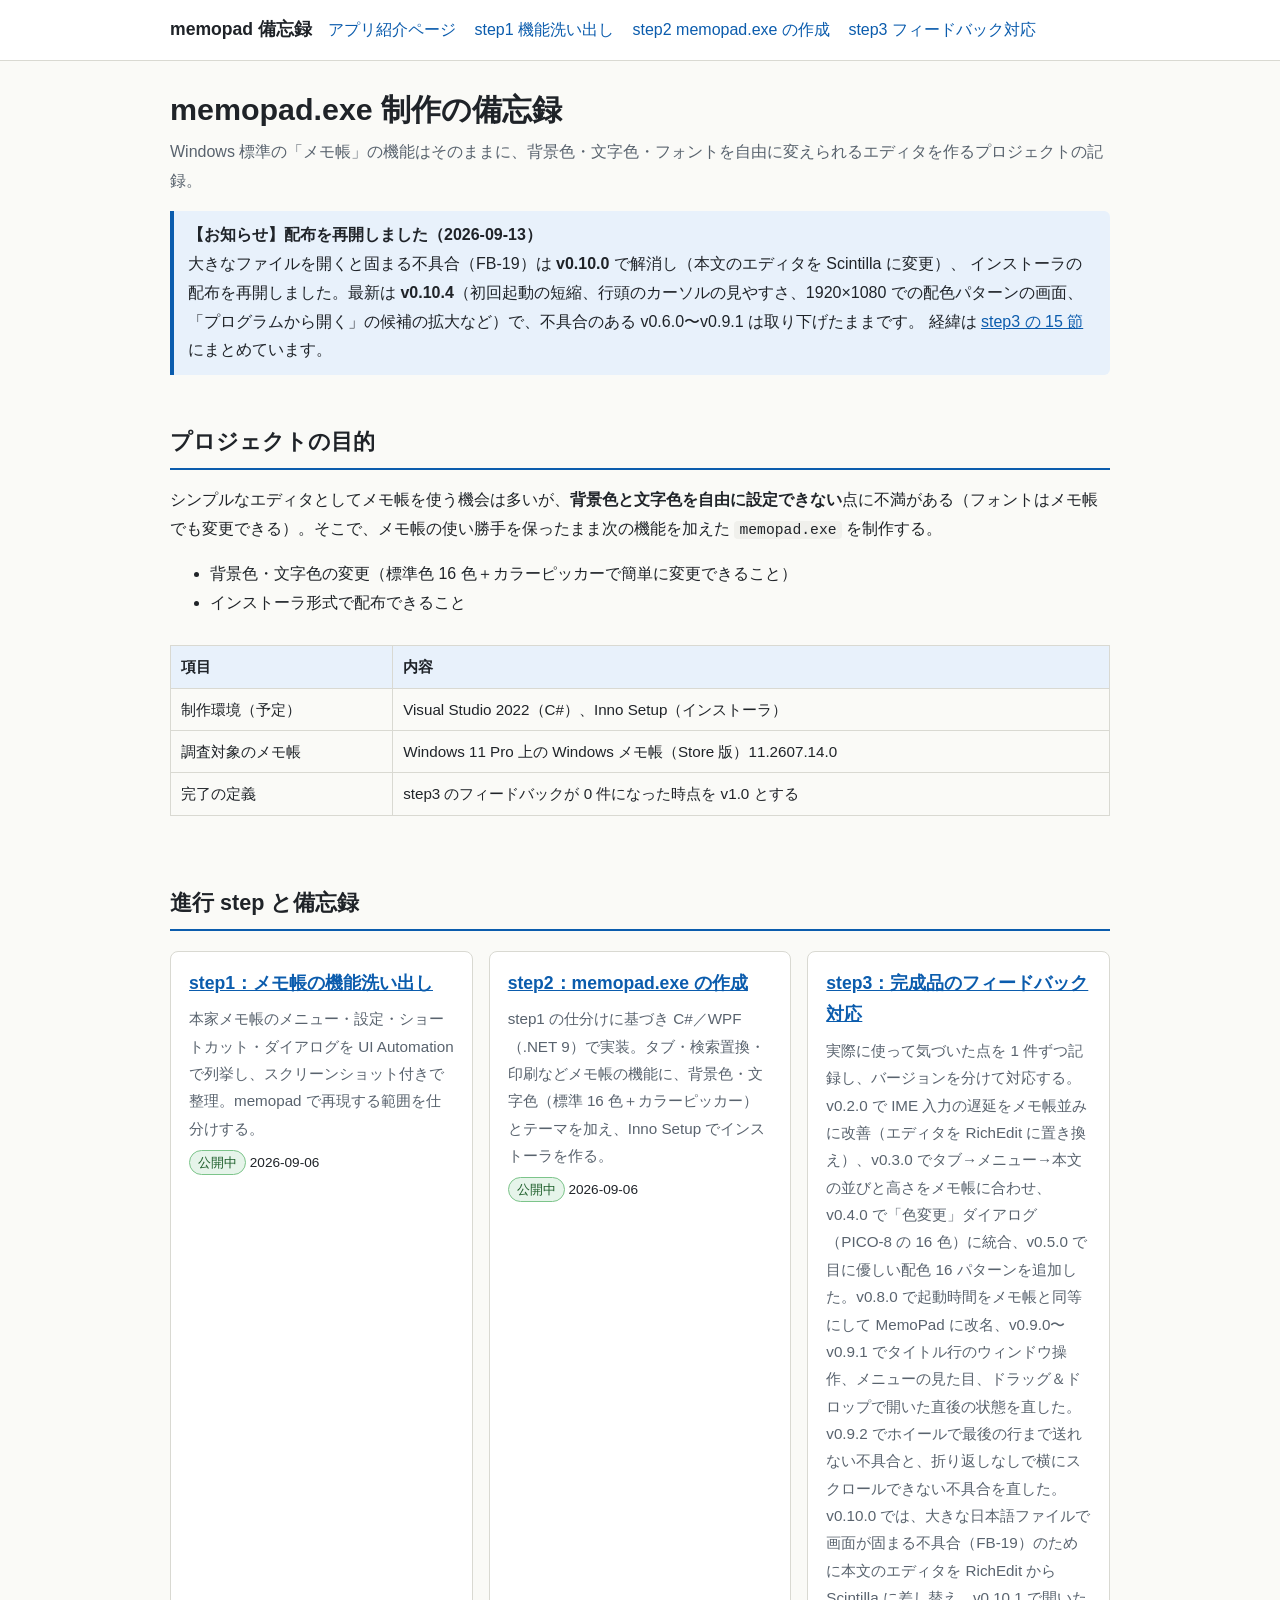
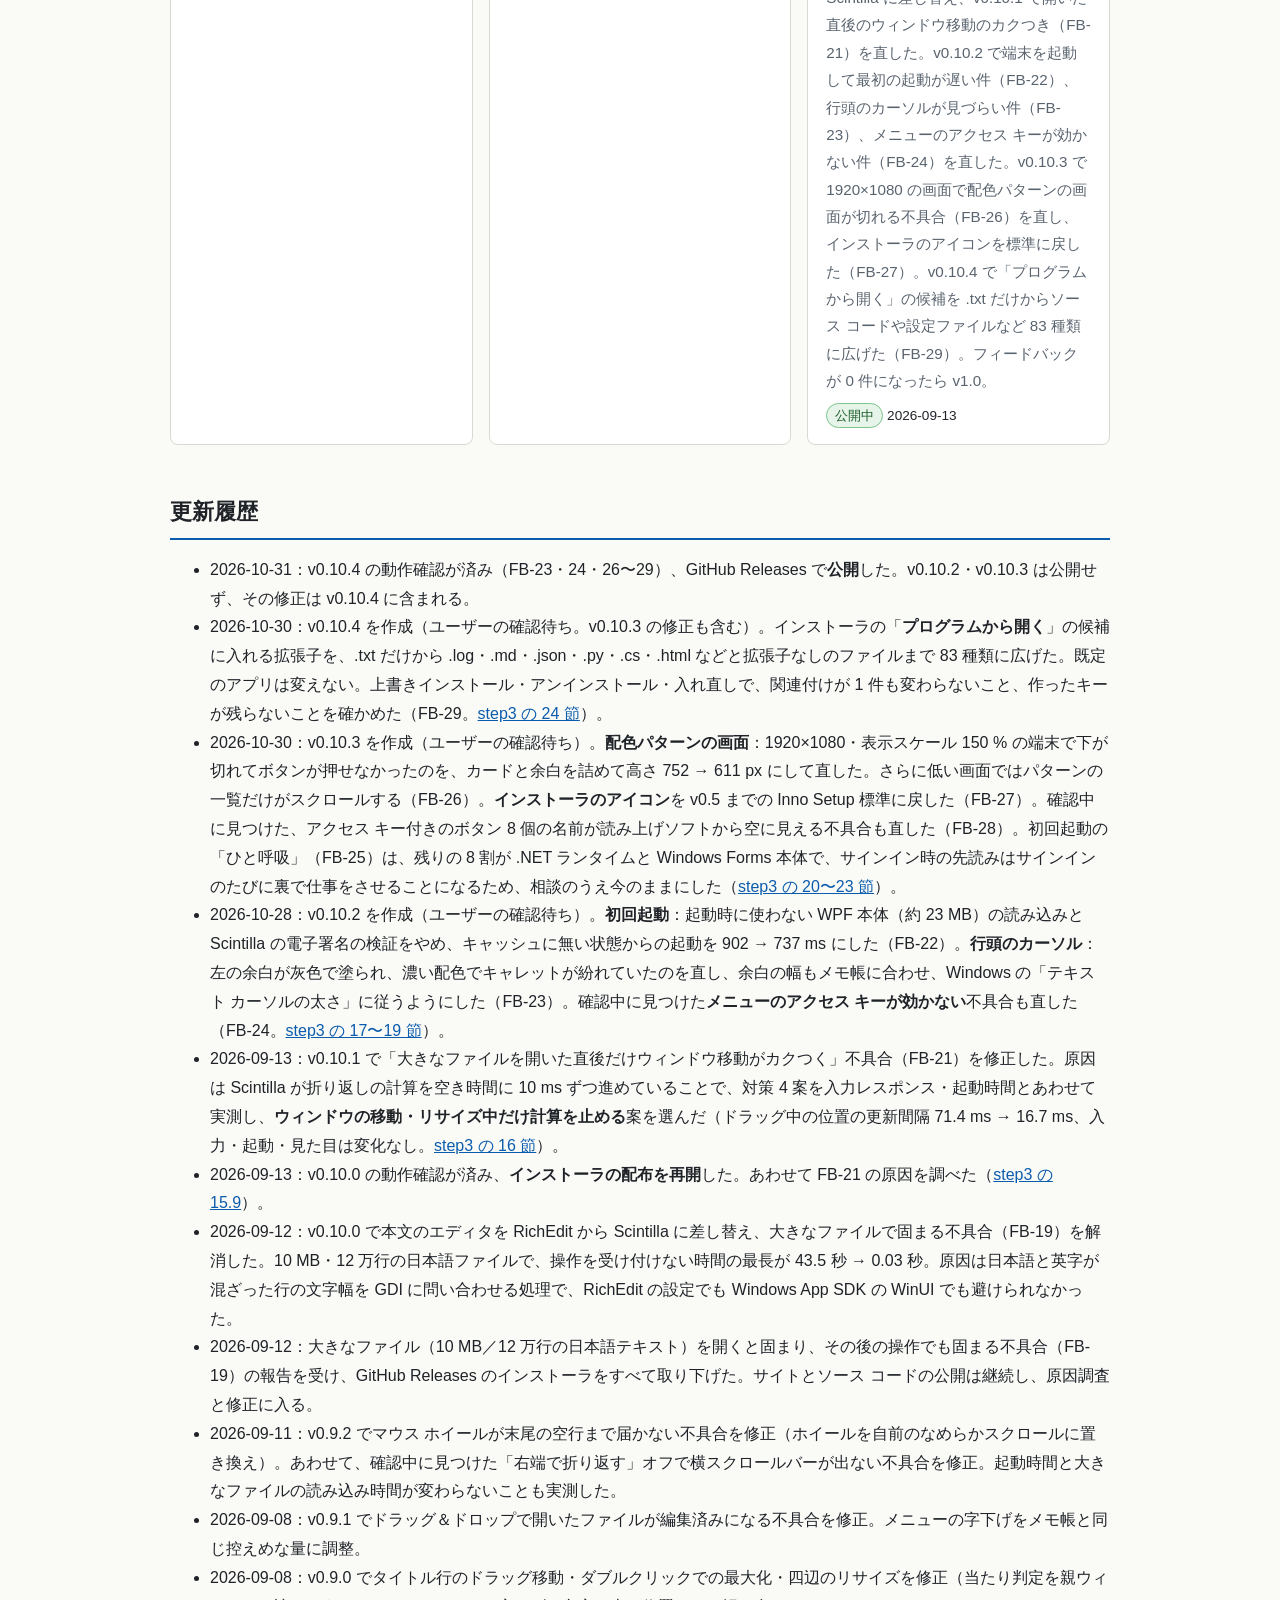
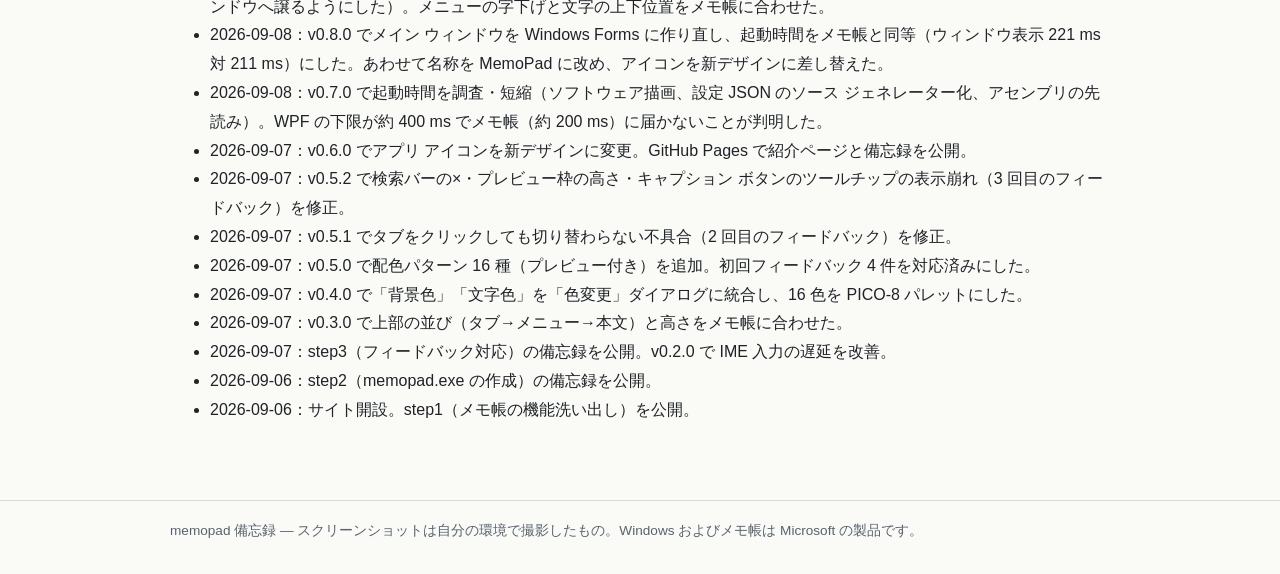
==== commit c80201de: "v0.10.4 を公開：紹介ページ・README・備忘録の版表記を更新し、FB-23・24・26〜29 を対応済みにする ユーザーの確認（2026-10-31）を得たので、v0.10.4 を GitH" ====
--- a/docs/site/index.html
+++ b/docs/site/index.html
@@ -25,8 +25,8 @@
   <div class="note">
     <strong>【お知らせ】配布を再開しました（2026-09-13）</strong><br>
     大きなファイルを開くと固まる不具合（FB-19）は <strong>v0.10.0</strong> で解消し（本文のエディタを Scintilla に変更）、
-    インストーラの配布を再開しました。最新は <strong>v0.10.1</strong>（開いた直後のウィンドウ移動のカクつきを修正）で、
-    不具合のある v0.6.0〜v0.9.1 は取り下げたままです。
+    インストーラの配布を再開しました。最新は <strong>v0.10.4</strong>（初回起動の短縮、行頭のカーソルの見やすさ、1920×1080 での配色パターンの画面、
+    「プログラムから開く」の候補の拡大など）で、不具合のある v0.6.0〜v0.9.1 は取り下げたままです。
     経緯は <a href="./step3/index.html#fb19">step3 の 15 節</a>にまとめています。
   </div>
 
@@ -66,6 +66,7 @@
 
   <h2>更新履歴</h2>
   <ul>
+    <li>2026-10-31：v0.10.4 の動作確認が済み（FB-23・24・26〜29）、GitHub Releases で<strong>公開</strong>した。v0.10.2・v0.10.3 は公開せず、その修正は v0.10.4 に含まれる。</li>
     <li>2026-10-30：v0.10.4 を作成（ユーザーの確認待ち。v0.10.3 の修正も含む）。インストーラの「<strong>プログラムから開く</strong>」の候補に入れる拡張子を、.txt だけから .log・.md・.json・.py・.cs・.html などと拡張子なしのファイルまで 83 種類に広げた。既定のアプリは変えない。上書きインストール・アンインストール・入れ直しで、関連付けが 1 件も変わらないこと、作ったキーが残らないことを確かめた（FB-29。<a href="./step3/index.html#fb29">step3 の 24 節</a>）。</li>
     <li>2026-10-30：v0.10.3 を作成（ユーザーの確認待ち）。<strong>配色パターンの画面</strong>：1920×1080・表示スケール 150 % の端末で下が切れてボタンが押せなかったのを、カードと余白を詰めて高さ 752 → 611 px にして直した。さらに低い画面ではパターンの一覧だけがスクロールする（FB-26）。<strong>インストーラのアイコン</strong>を v0.5 までの Inno Setup 標準に戻した（FB-27）。確認中に見つけた、アクセス キー付きのボタン 8 個の名前が読み上げソフトから空に見える不具合も直した（FB-28）。初回起動の「ひと呼吸」（FB-25）は、残りの 8 割が .NET ランタイムと Windows Forms 本体で、サインイン時の先読みはサインインのたびに裏で仕事をさせることになるため、相談のうえ今のままにした（<a href="./step3/index.html#fb25">step3 の 20〜23 節</a>）。</li>
     <li>2026-10-28：v0.10.2 を作成（ユーザーの確認待ち）。<strong>初回起動</strong>：起動時に使わない WPF 本体（約 23 MB）の読み込みと Scintilla の電子署名の検証をやめ、キャッシュに無い状態からの起動を 902 → 737 ms にした（FB-22）。<strong>行頭のカーソル</strong>：左の余白が灰色で塗られ、濃い配色でキャレットが紛れていたのを直し、余白の幅もメモ帳に合わせ、Windows の「テキスト カーソルの太さ」に従うようにした（FB-23）。確認中に見つけた<strong>メニューのアクセス キーが効かない</strong>不具合も直した（FB-24。<a href="./step3/index.html#fb22">step3 の 17〜19 節</a>）。</li>
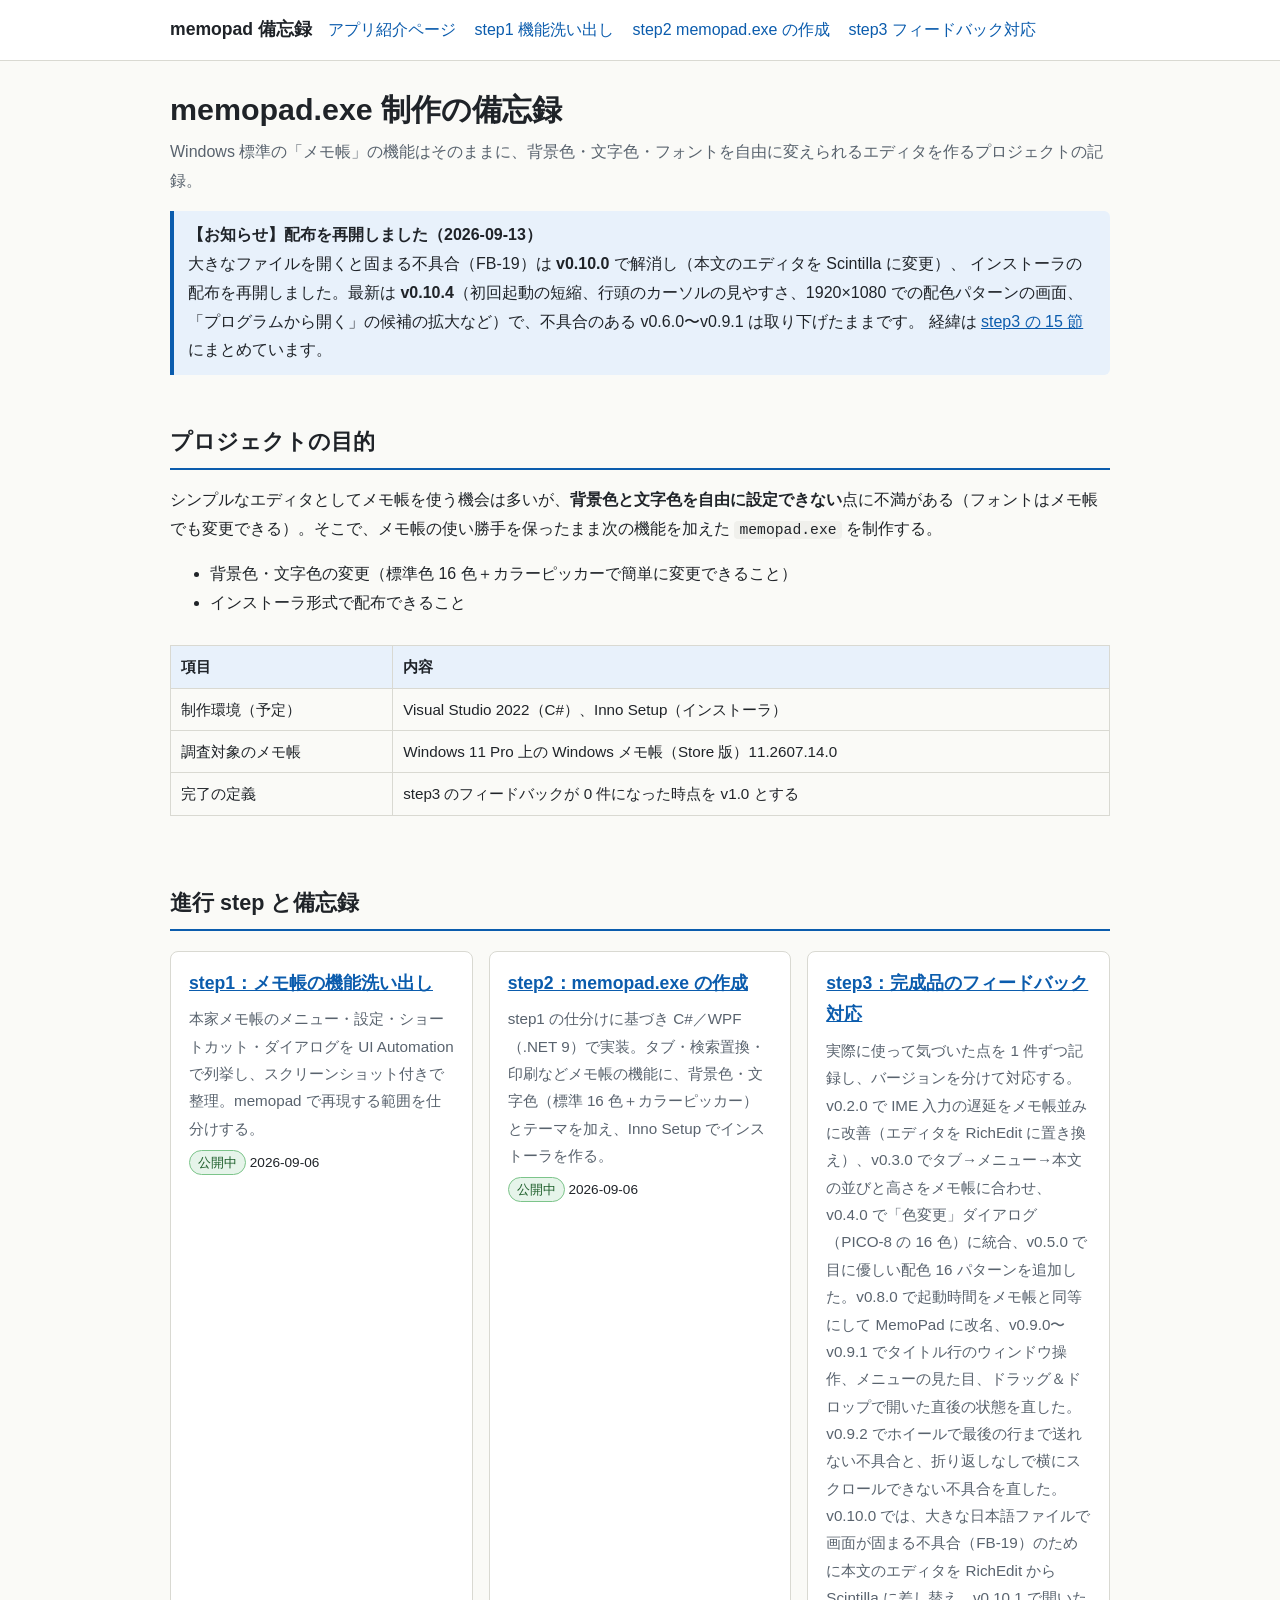
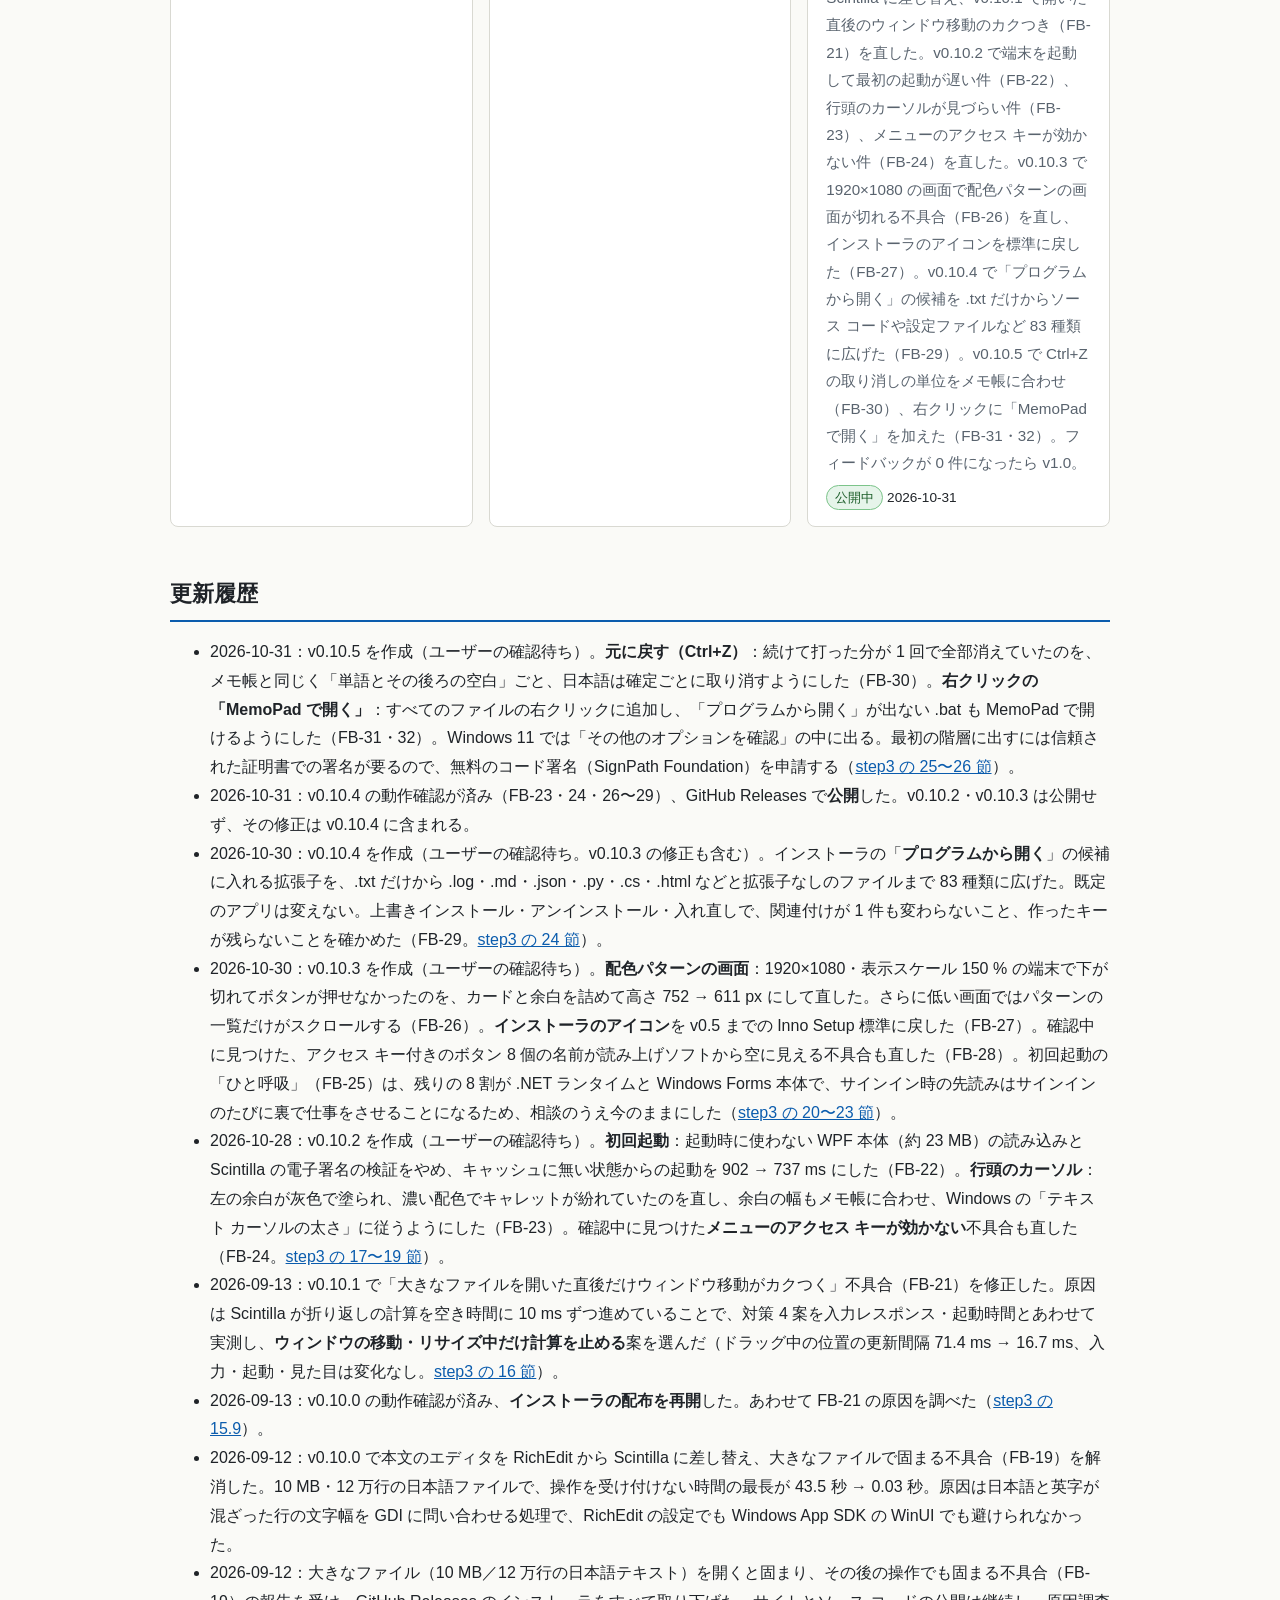
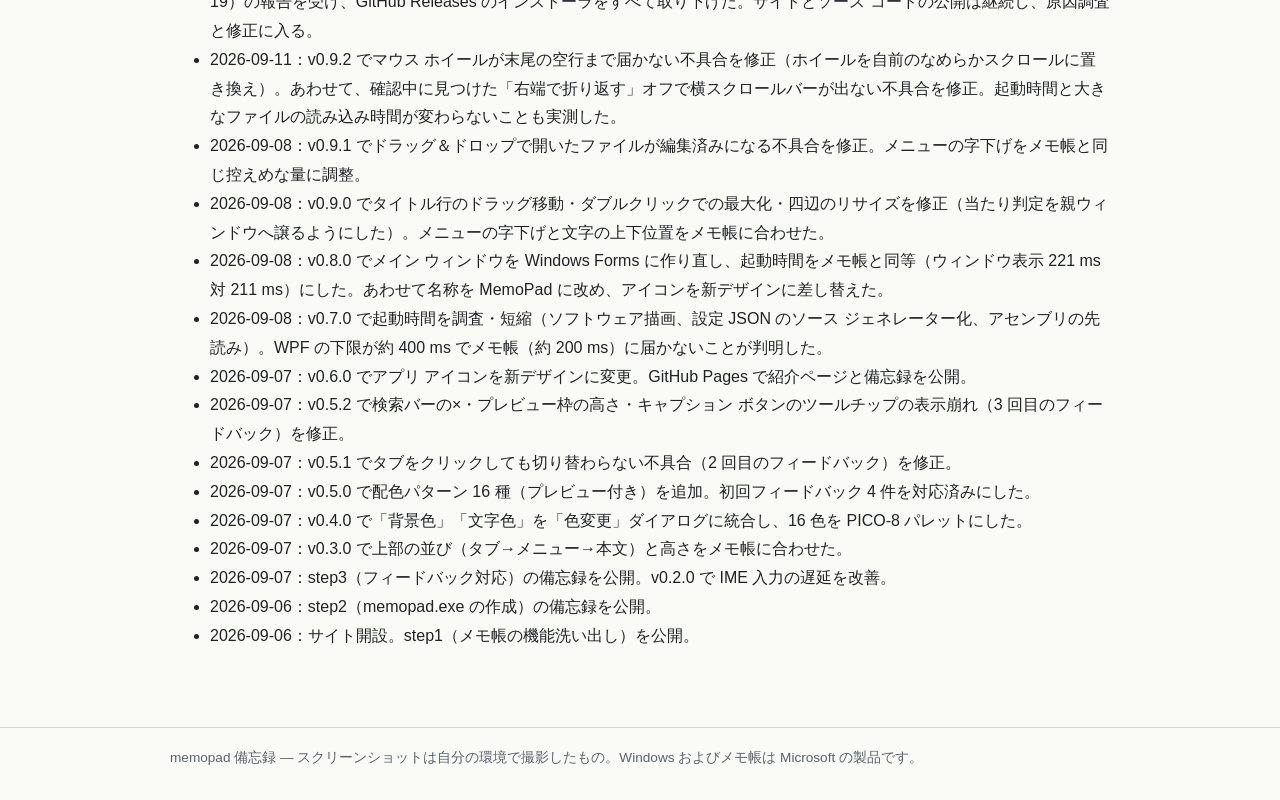
==== commit a37b48bc: "v0.10.5：Ctrl+Z の取り消し単位をメモ帳に合わせ、右クリックに「MemoPad で開く」を追加（FB-30〜32） - FB-30：Scintilla は続けて打った文字を 1 つの単位に" ====
--- a/docs/site/index.html
+++ b/docs/site/index.html
@@ -59,13 +59,14 @@
     </div>
     <div class="card">
       <h3><a href="./step3/index.html">step3：完成品のフィードバック対応</a></h3>
-      <p>実際に使って気づいた点を 1 件ずつ記録し、バージョンを分けて対応する。v0.2.0 で IME 入力の遅延をメモ帳並みに改善（エディタを RichEdit に置き換え）、v0.3.0 でタブ→メニュー→本文の並びと高さをメモ帳に合わせ、v0.4.0 で「色変更」ダイアログ（PICO-8 の 16 色）に統合、v0.5.0 で目に優しい配色 16 パターンを追加した。v0.8.0 で起動時間をメモ帳と同等にして MemoPad に改名、v0.9.0〜v0.9.1 でタイトル行のウィンドウ操作、メニューの見た目、ドラッグ＆ドロップで開いた直後の状態を直した。v0.9.2 でホイールで最後の行まで送れない不具合と、折り返しなしで横にスクロールできない不具合を直した。v0.10.0 では、大きな日本語ファイルで画面が固まる不具合（FB-19）のために本文のエディタを RichEdit から Scintilla に差し替え、v0.10.1 で開いた直後のウィンドウ移動のカクつき（FB-21）を直した。v0.10.2 で端末を起動して最初の起動が遅い件（FB-22）、行頭のカーソルが見づらい件（FB-23）、メニューのアクセス キーが効かない件（FB-24）を直した。v0.10.3 で 1920×1080 の画面で配色パターンの画面が切れる不具合（FB-26）を直し、インストーラのアイコンを標準に戻した（FB-27）。v0.10.4 で「プログラムから開く」の候補を .txt だけからソース コードや設定ファイルなど 83 種類に広げた（FB-29）。フィードバックが 0 件になったら v1.0。</p>
-      <div class="status"><span class="tag must">公開中</span> 2026-09-13</div>
+      <p>実際に使って気づいた点を 1 件ずつ記録し、バージョンを分けて対応する。v0.2.0 で IME 入力の遅延をメモ帳並みに改善（エディタを RichEdit に置き換え）、v0.3.0 でタブ→メニュー→本文の並びと高さをメモ帳に合わせ、v0.4.0 で「色変更」ダイアログ（PICO-8 の 16 色）に統合、v0.5.0 で目に優しい配色 16 パターンを追加した。v0.8.0 で起動時間をメモ帳と同等にして MemoPad に改名、v0.9.0〜v0.9.1 でタイトル行のウィンドウ操作、メニューの見た目、ドラッグ＆ドロップで開いた直後の状態を直した。v0.9.2 でホイールで最後の行まで送れない不具合と、折り返しなしで横にスクロールできない不具合を直した。v0.10.0 では、大きな日本語ファイルで画面が固まる不具合（FB-19）のために本文のエディタを RichEdit から Scintilla に差し替え、v0.10.1 で開いた直後のウィンドウ移動のカクつき（FB-21）を直した。v0.10.2 で端末を起動して最初の起動が遅い件（FB-22）、行頭のカーソルが見づらい件（FB-23）、メニューのアクセス キーが効かない件（FB-24）を直した。v0.10.3 で 1920×1080 の画面で配色パターンの画面が切れる不具合（FB-26）を直し、インストーラのアイコンを標準に戻した（FB-27）。v0.10.4 で「プログラムから開く」の候補を .txt だけからソース コードや設定ファイルなど 83 種類に広げた（FB-29）。v0.10.5 で Ctrl+Z の取り消しの単位をメモ帳に合わせ（FB-30）、右クリックに「MemoPad で開く」を加えた（FB-31・32）。フィードバックが 0 件になったら v1.0。</p>
+      <div class="status"><span class="tag must">公開中</span> 2026-10-31</div>
     </div>
   </div>
 
   <h2>更新履歴</h2>
   <ul>
+    <li>2026-10-31：v0.10.5 を作成（ユーザーの確認待ち）。<strong>元に戻す（Ctrl+Z）</strong>：続けて打った分が 1 回で全部消えていたのを、メモ帳と同じく「単語とその後ろの空白」ごと、日本語は確定ごとに取り消すようにした（FB-30）。<strong>右クリックの「MemoPad で開く」</strong>：すべてのファイルの右クリックに追加し、「プログラムから開く」が出ない .bat も MemoPad で開けるようにした（FB-31・32）。Windows 11 では「その他のオプションを確認」の中に出る。最初の階層に出すには信頼された証明書での署名が要るので、無料のコード署名（SignPath Foundation）を申請する（<a href="./step3/index.html#fb30">step3 の 25〜26 節</a>）。</li>
     <li>2026-10-31：v0.10.4 の動作確認が済み（FB-23・24・26〜29）、GitHub Releases で<strong>公開</strong>した。v0.10.2・v0.10.3 は公開せず、その修正は v0.10.4 に含まれる。</li>
     <li>2026-10-30：v0.10.4 を作成（ユーザーの確認待ち。v0.10.3 の修正も含む）。インストーラの「<strong>プログラムから開く</strong>」の候補に入れる拡張子を、.txt だけから .log・.md・.json・.py・.cs・.html などと拡張子なしのファイルまで 83 種類に広げた。既定のアプリは変えない。上書きインストール・アンインストール・入れ直しで、関連付けが 1 件も変わらないこと、作ったキーが残らないことを確かめた（FB-29。<a href="./step3/index.html#fb29">step3 の 24 節</a>）。</li>
     <li>2026-10-30：v0.10.3 を作成（ユーザーの確認待ち）。<strong>配色パターンの画面</strong>：1920×1080・表示スケール 150 % の端末で下が切れてボタンが押せなかったのを、カードと余白を詰めて高さ 752 → 611 px にして直した。さらに低い画面ではパターンの一覧だけがスクロールする（FB-26）。<strong>インストーラのアイコン</strong>を v0.5 までの Inno Setup 標準に戻した（FB-27）。確認中に見つけた、アクセス キー付きのボタン 8 個の名前が読み上げソフトから空に見える不具合も直した（FB-28）。初回起動の「ひと呼吸」（FB-25）は、残りの 8 割が .NET ランタイムと Windows Forms 本体で、サインイン時の先読みはサインインのたびに裏で仕事をさせることになるため、相談のうえ今のままにした（<a href="./step3/index.html#fb25">step3 の 20〜23 節</a>）。</li>
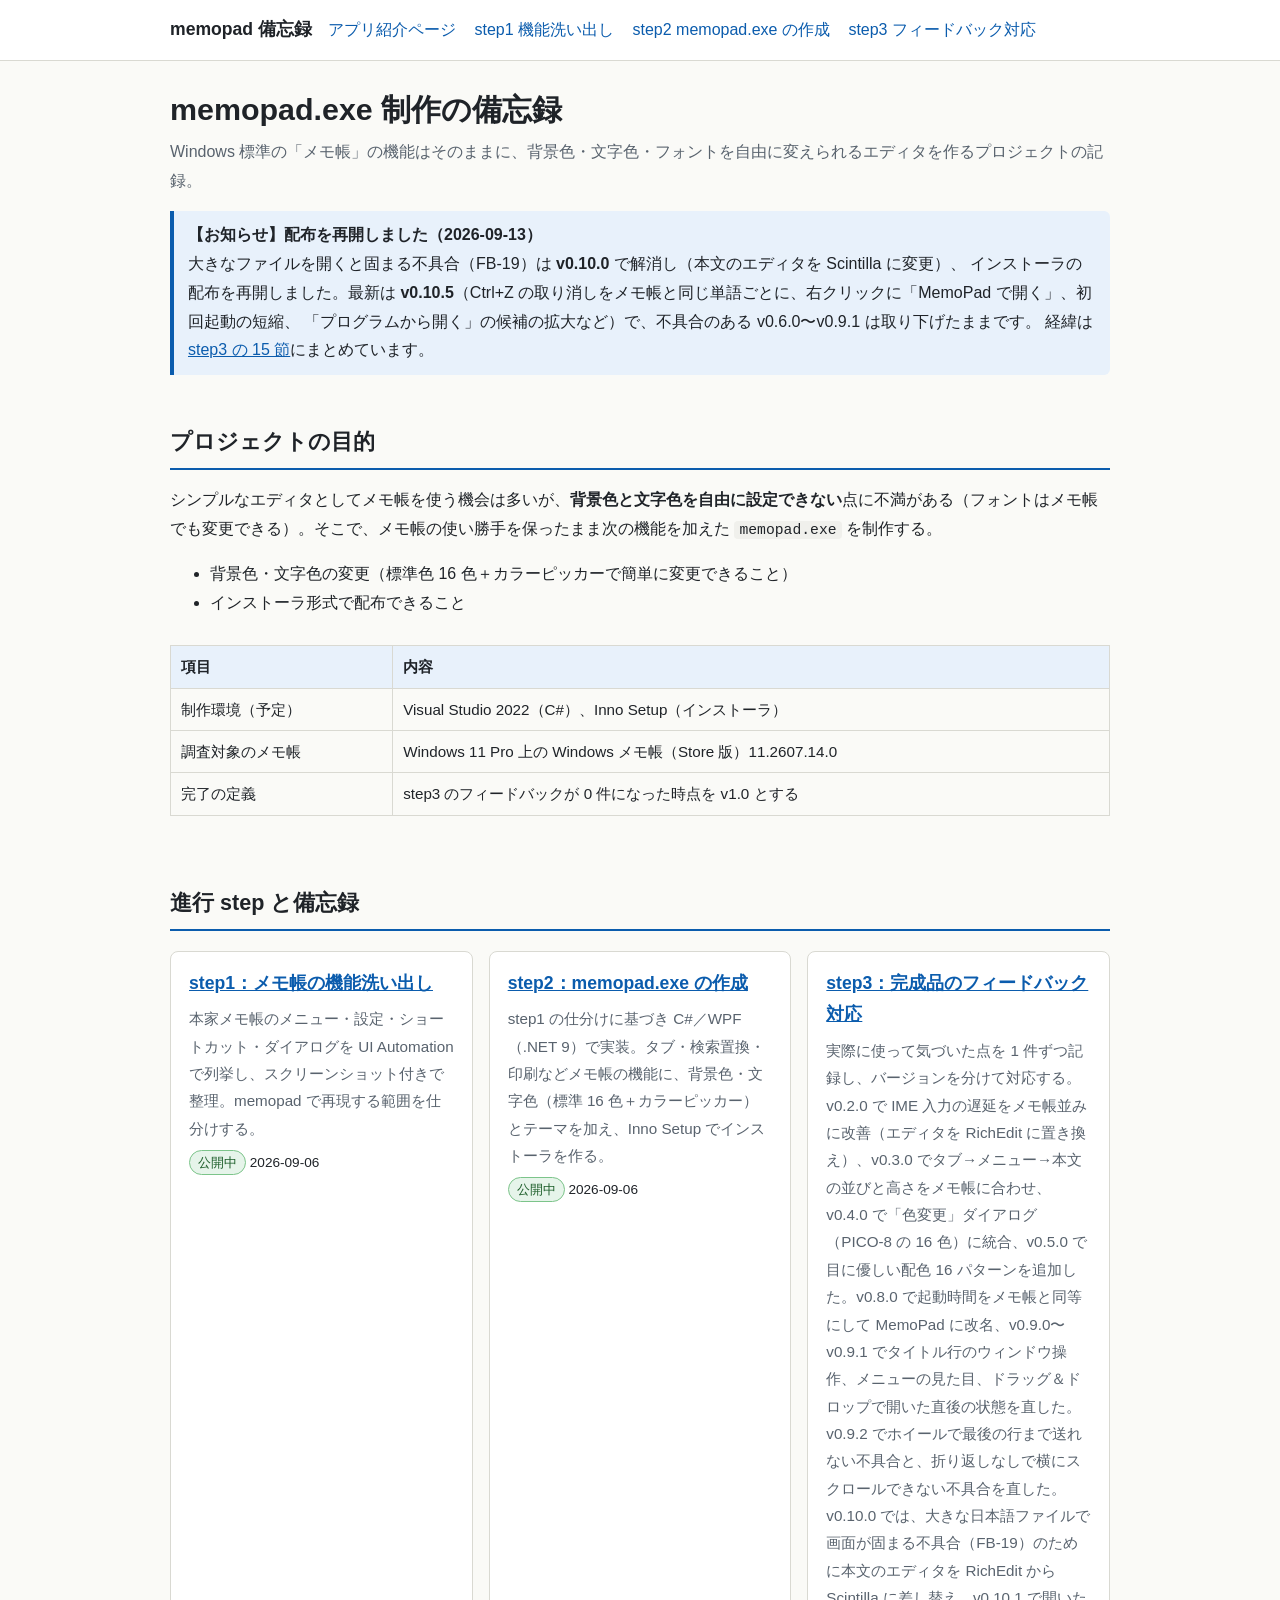
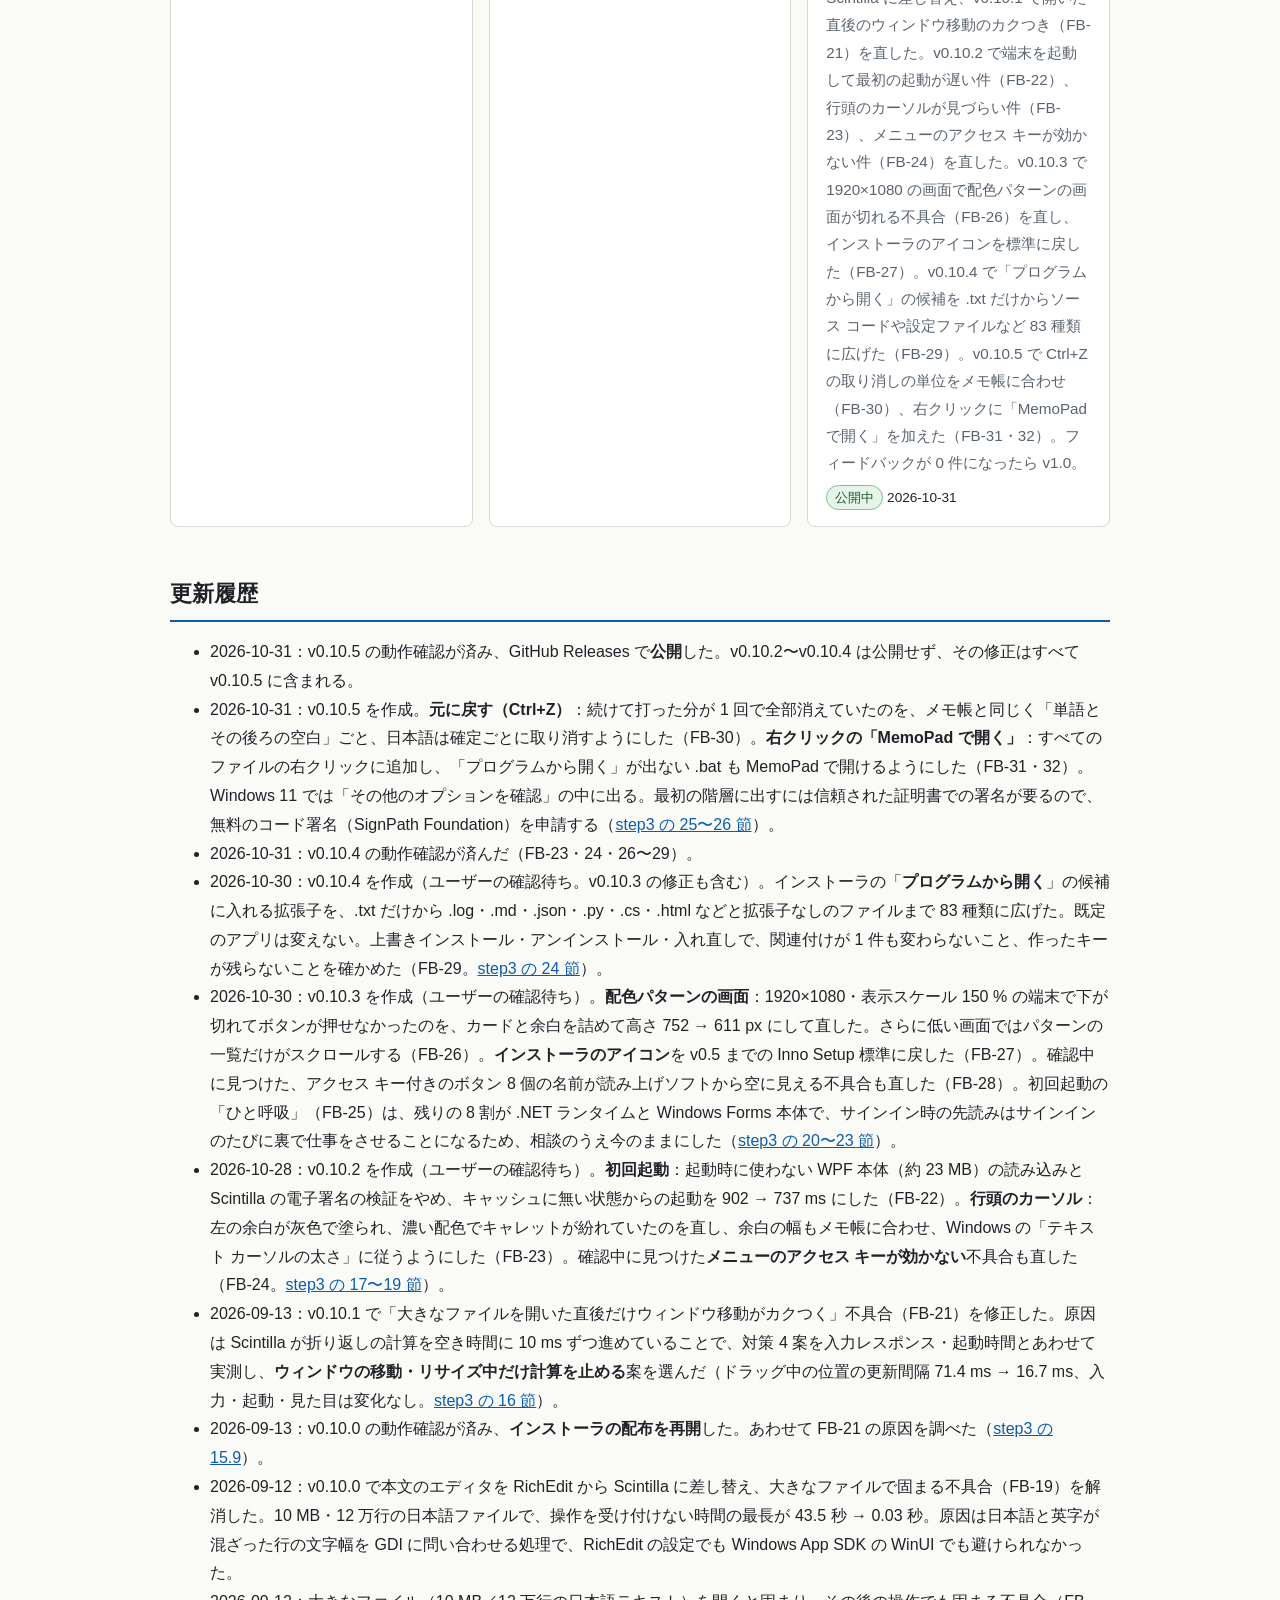
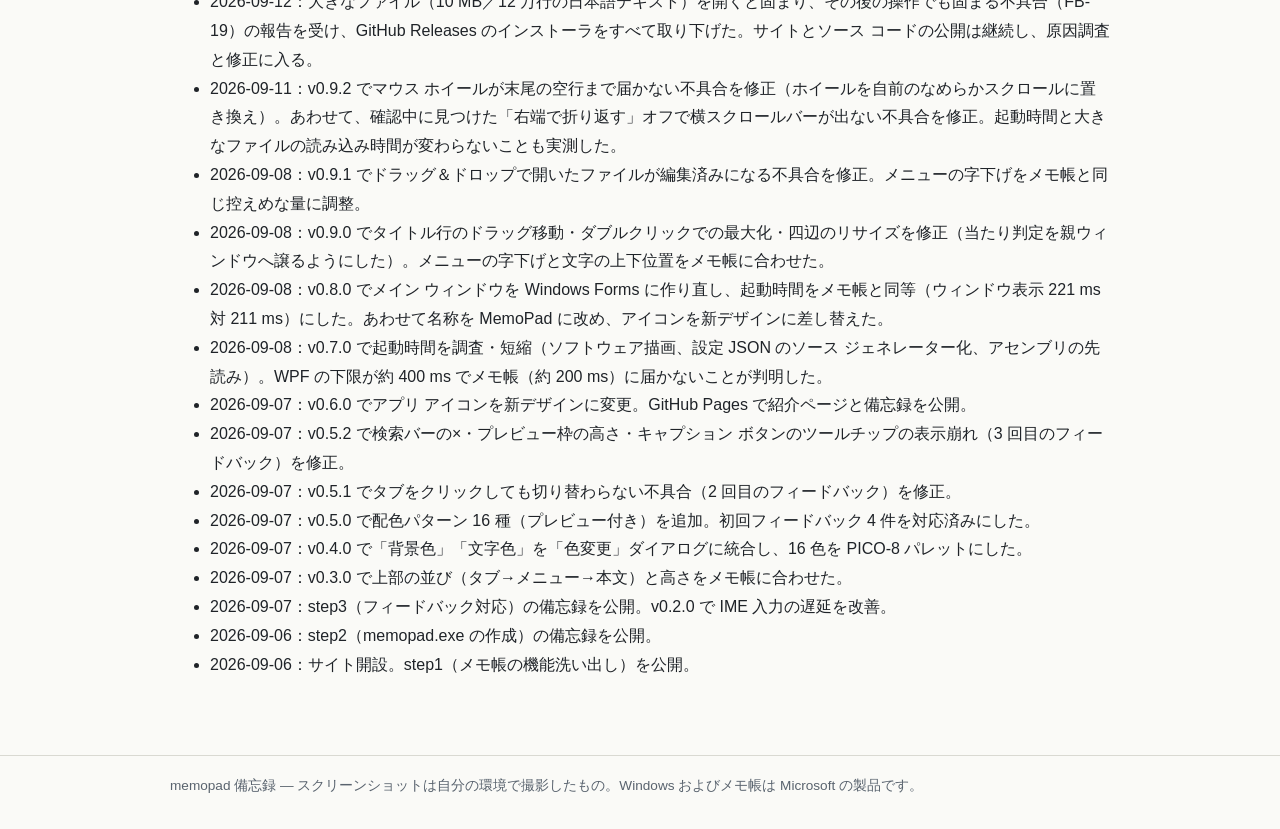
==== commit a0a27287: "v0.10.5 を公開：版表記を更新し、FB-30〜32 を対応済みにする ユーザーの確認（2026-10-31）を得たので v0.10.5 を公開する。v0.10.4 は Releases を作る前" ====
--- a/docs/site/index.html
+++ b/docs/site/index.html
@@ -25,7 +25,7 @@
   <div class="note">
     <strong>【お知らせ】配布を再開しました（2026-09-13）</strong><br>
     大きなファイルを開くと固まる不具合（FB-19）は <strong>v0.10.0</strong> で解消し（本文のエディタを Scintilla に変更）、
-    インストーラの配布を再開しました。最新は <strong>v0.10.4</strong>（初回起動の短縮、行頭のカーソルの見やすさ、1920×1080 での配色パターンの画面、
+    インストーラの配布を再開しました。最新は <strong>v0.10.5</strong>（Ctrl+Z の取り消しをメモ帳と同じ単語ごとに、右クリックに「MemoPad で開く」、初回起動の短縮、
     「プログラムから開く」の候補の拡大など）で、不具合のある v0.6.0〜v0.9.1 は取り下げたままです。
     経緯は <a href="./step3/index.html#fb19">step3 の 15 節</a>にまとめています。
   </div>
@@ -66,8 +66,9 @@
 
   <h2>更新履歴</h2>
   <ul>
-    <li>2026-10-31：v0.10.5 を作成（ユーザーの確認待ち）。<strong>元に戻す（Ctrl+Z）</strong>：続けて打った分が 1 回で全部消えていたのを、メモ帳と同じく「単語とその後ろの空白」ごと、日本語は確定ごとに取り消すようにした（FB-30）。<strong>右クリックの「MemoPad で開く」</strong>：すべてのファイルの右クリックに追加し、「プログラムから開く」が出ない .bat も MemoPad で開けるようにした（FB-31・32）。Windows 11 では「その他のオプションを確認」の中に出る。最初の階層に出すには信頼された証明書での署名が要るので、無料のコード署名（SignPath Foundation）を申請する（<a href="./step3/index.html#fb30">step3 の 25〜26 節</a>）。</li>
-    <li>2026-10-31：v0.10.4 の動作確認が済み（FB-23・24・26〜29）、GitHub Releases で<strong>公開</strong>した。v0.10.2・v0.10.3 は公開せず、その修正は v0.10.4 に含まれる。</li>
+    <li>2026-10-31：v0.10.5 の動作確認が済み、GitHub Releases で<strong>公開</strong>した。v0.10.2〜v0.10.4 は公開せず、その修正はすべて v0.10.5 に含まれる。</li>
+    <li>2026-10-31：v0.10.5 を作成。<strong>元に戻す（Ctrl+Z）</strong>：続けて打った分が 1 回で全部消えていたのを、メモ帳と同じく「単語とその後ろの空白」ごと、日本語は確定ごとに取り消すようにした（FB-30）。<strong>右クリックの「MemoPad で開く」</strong>：すべてのファイルの右クリックに追加し、「プログラムから開く」が出ない .bat も MemoPad で開けるようにした（FB-31・32）。Windows 11 では「その他のオプションを確認」の中に出る。最初の階層に出すには信頼された証明書での署名が要るので、無料のコード署名（SignPath Foundation）を申請する（<a href="./step3/index.html#fb30">step3 の 25〜26 節</a>）。</li>
+    <li>2026-10-31：v0.10.4 の動作確認が済んだ（FB-23・24・26〜29）。</li>
     <li>2026-10-30：v0.10.4 を作成（ユーザーの確認待ち。v0.10.3 の修正も含む）。インストーラの「<strong>プログラムから開く</strong>」の候補に入れる拡張子を、.txt だけから .log・.md・.json・.py・.cs・.html などと拡張子なしのファイルまで 83 種類に広げた。既定のアプリは変えない。上書きインストール・アンインストール・入れ直しで、関連付けが 1 件も変わらないこと、作ったキーが残らないことを確かめた（FB-29。<a href="./step3/index.html#fb29">step3 の 24 節</a>）。</li>
     <li>2026-10-30：v0.10.3 を作成（ユーザーの確認待ち）。<strong>配色パターンの画面</strong>：1920×1080・表示スケール 150 % の端末で下が切れてボタンが押せなかったのを、カードと余白を詰めて高さ 752 → 611 px にして直した。さらに低い画面ではパターンの一覧だけがスクロールする（FB-26）。<strong>インストーラのアイコン</strong>を v0.5 までの Inno Setup 標準に戻した（FB-27）。確認中に見つけた、アクセス キー付きのボタン 8 個の名前が読み上げソフトから空に見える不具合も直した（FB-28）。初回起動の「ひと呼吸」（FB-25）は、残りの 8 割が .NET ランタイムと Windows Forms 本体で、サインイン時の先読みはサインインのたびに裏で仕事をさせることになるため、相談のうえ今のままにした（<a href="./step3/index.html#fb25">step3 の 20〜23 節</a>）。</li>
     <li>2026-10-28：v0.10.2 を作成（ユーザーの確認待ち）。<strong>初回起動</strong>：起動時に使わない WPF 本体（約 23 MB）の読み込みと Scintilla の電子署名の検証をやめ、キャッシュに無い状態からの起動を 902 → 737 ms にした（FB-22）。<strong>行頭のカーソル</strong>：左の余白が灰色で塗られ、濃い配色でキャレットが紛れていたのを直し、余白の幅もメモ帳に合わせ、Windows の「テキスト カーソルの太さ」に従うようにした（FB-23）。確認中に見つけた<strong>メニューのアクセス キーが効かない</strong>不具合も直した（FB-24。<a href="./step3/index.html#fb22">step3 の 17〜19 節</a>）。</li>
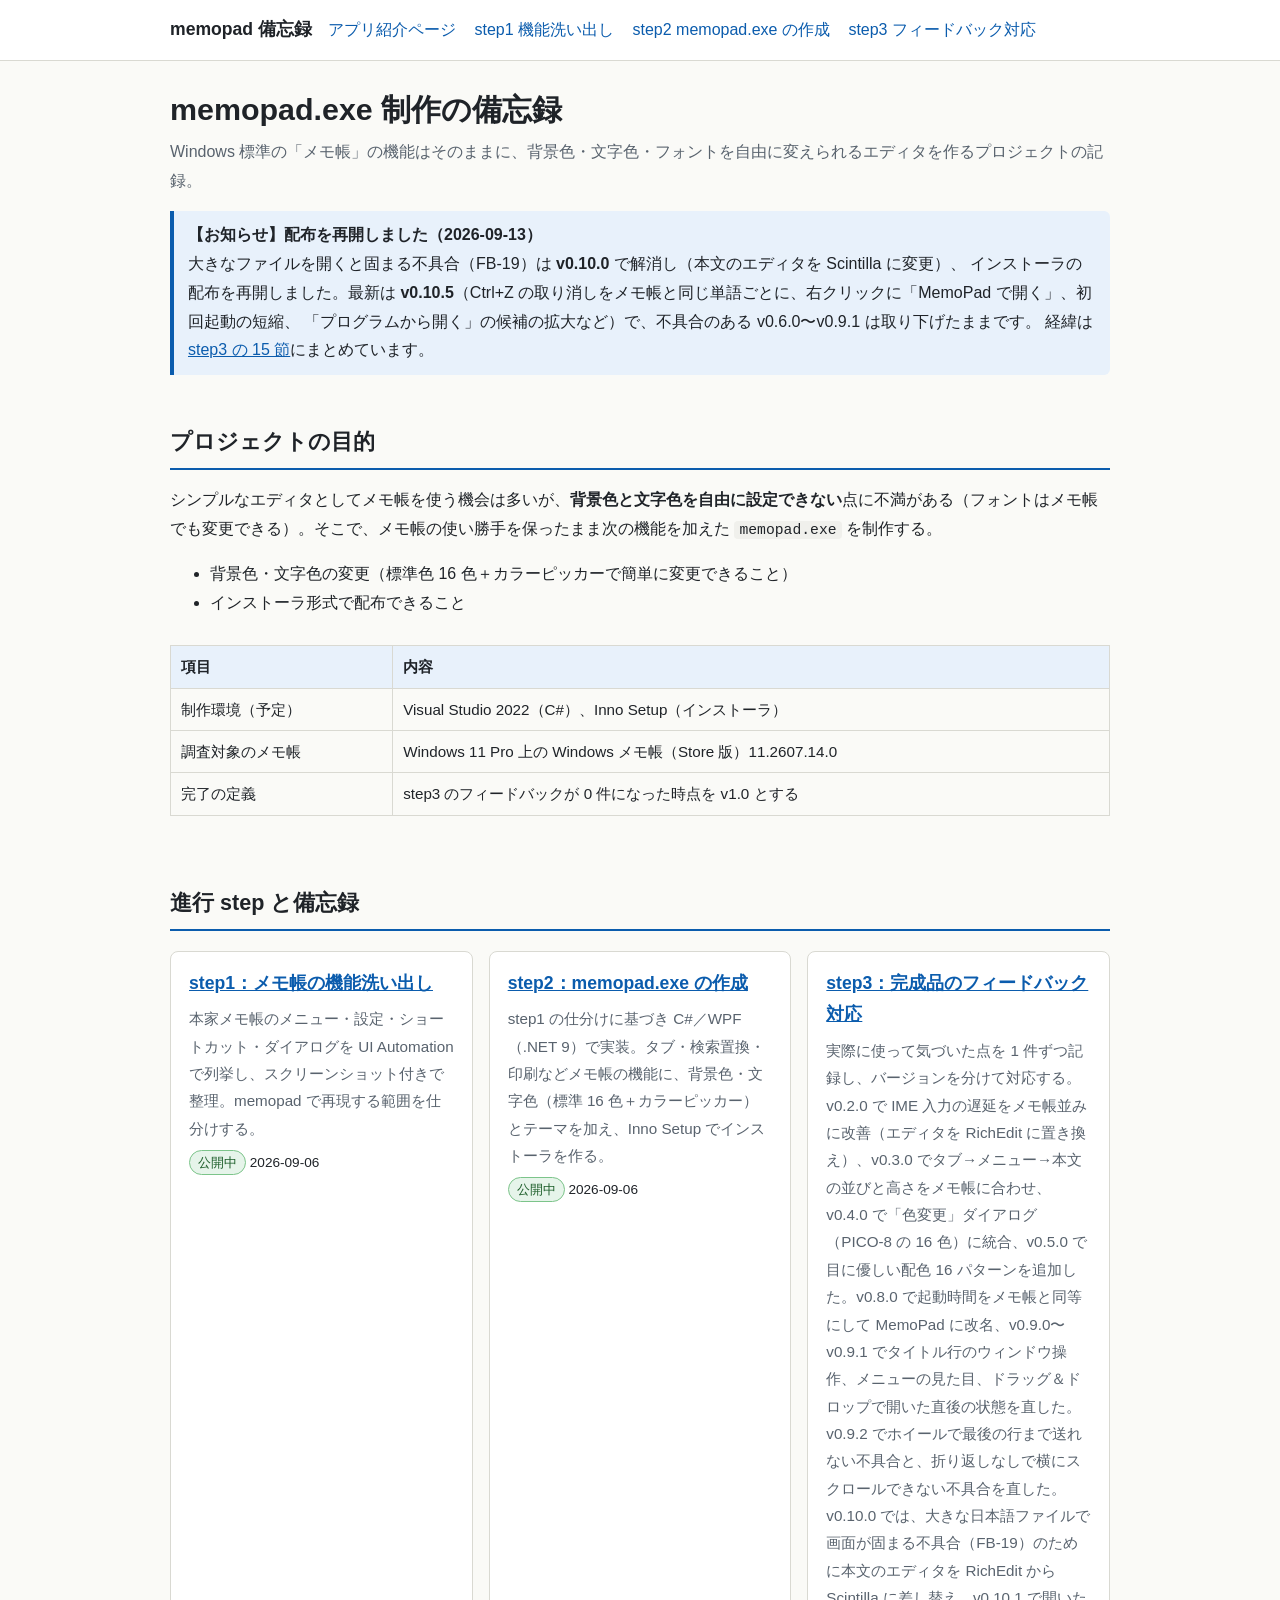
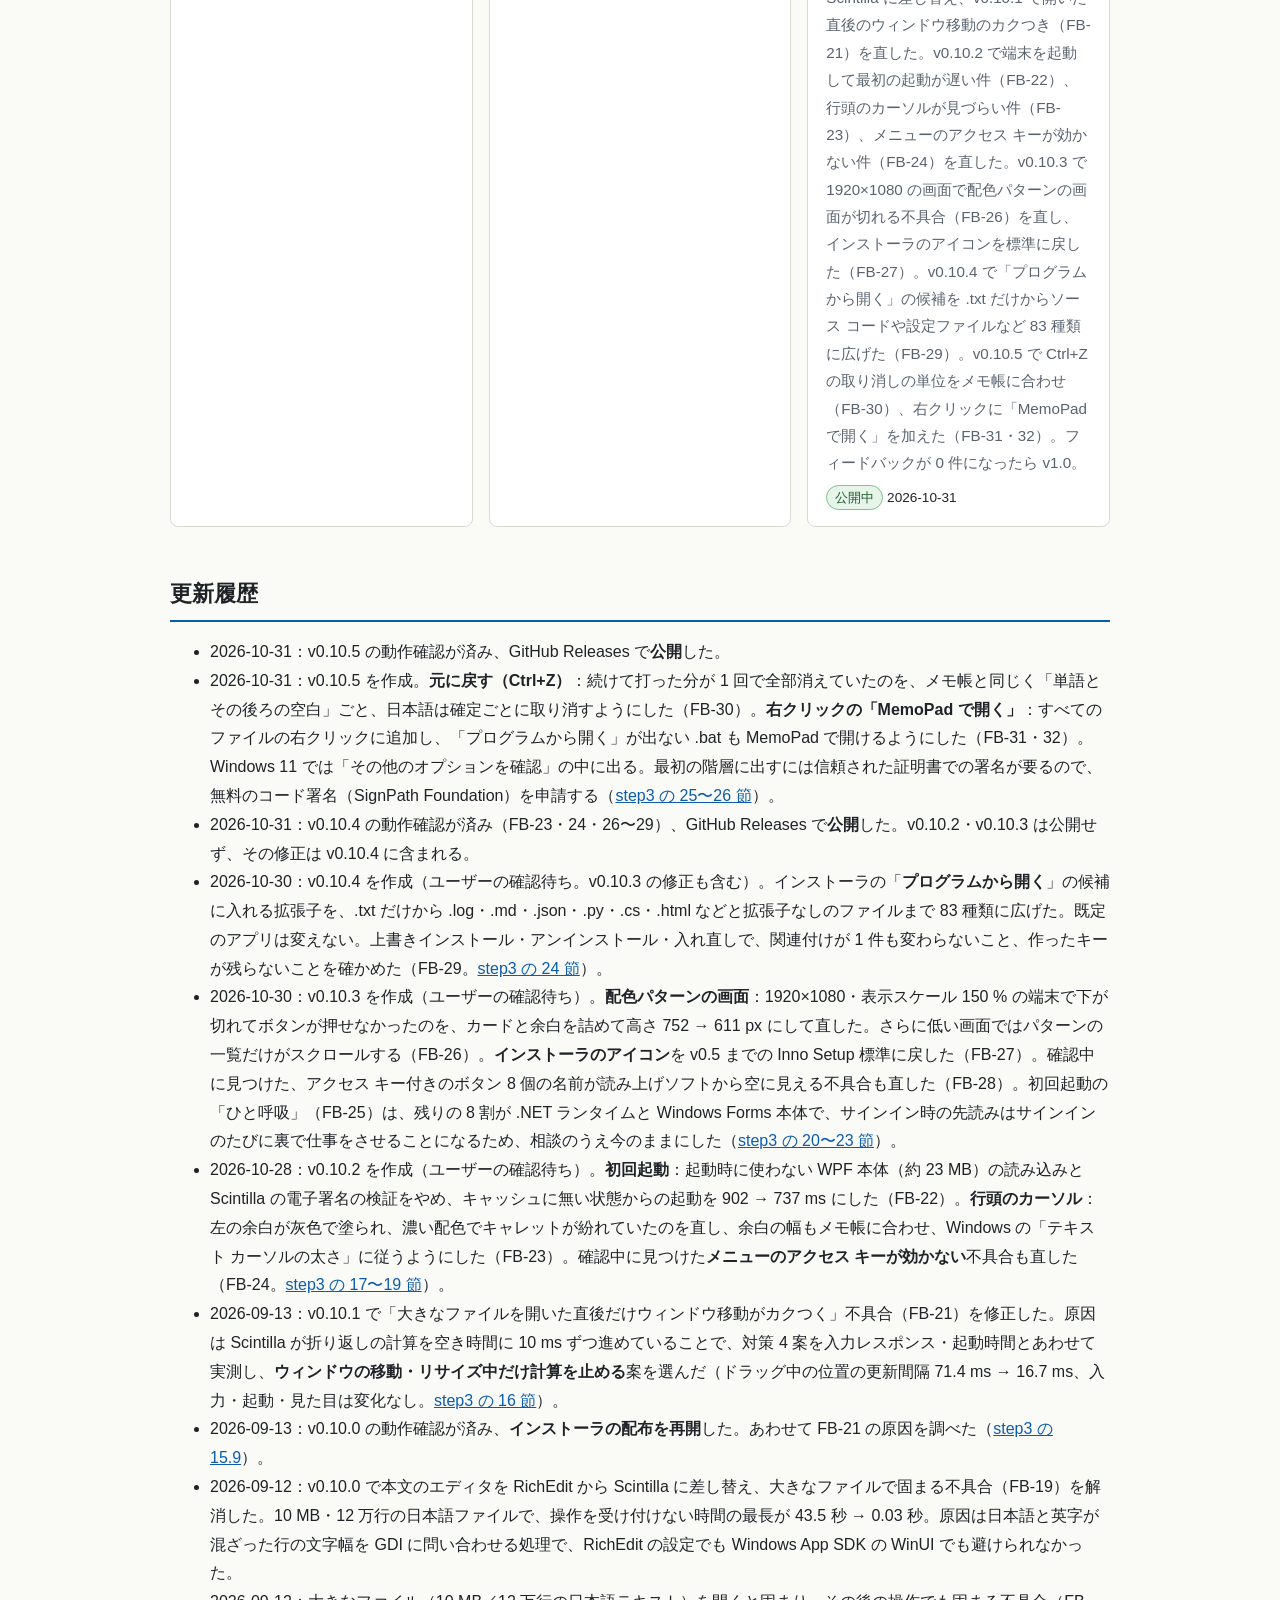
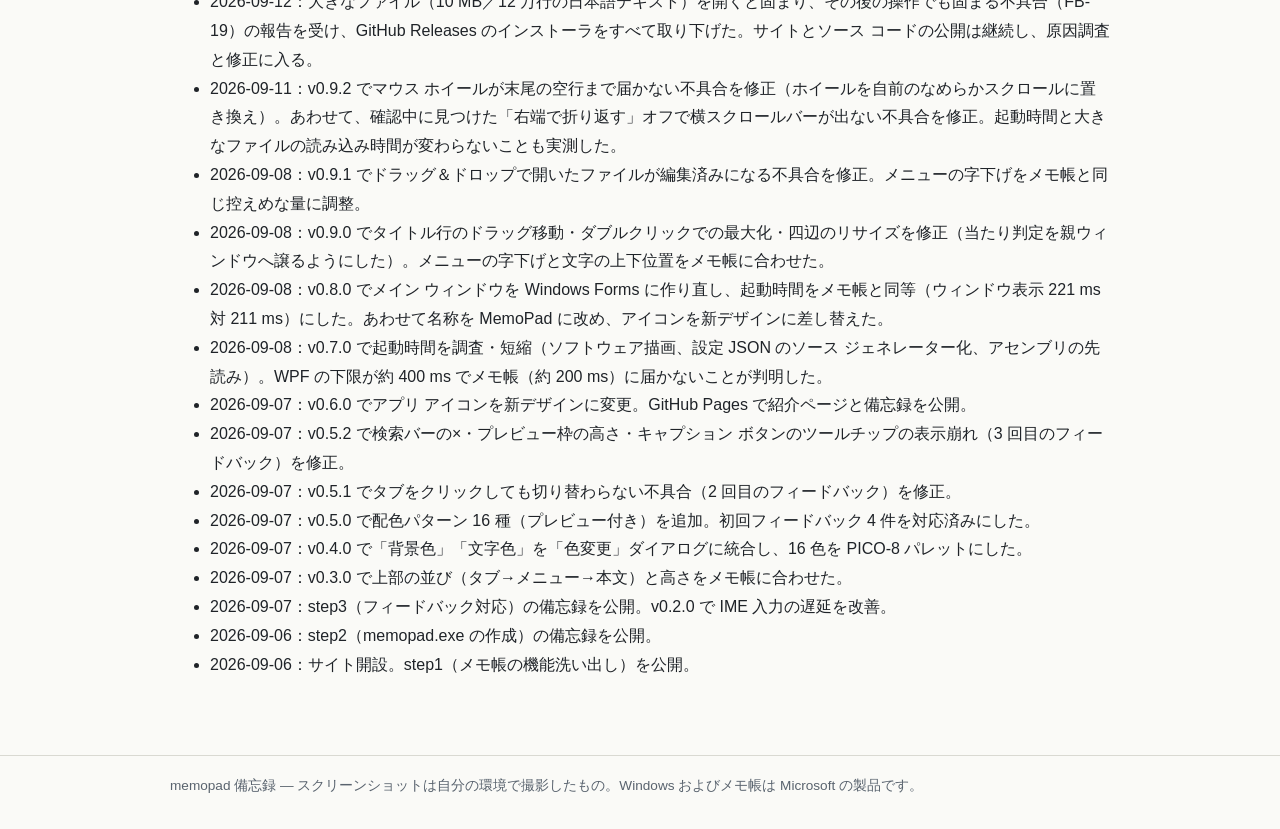
==== commit 046bdb5d: "v0.10.4 も公開したので記述を合わせ、Code signing policy の部品名を直す - v0.10.4 は GitHub Releases に公開した（v0.10.2・v0.10.3 " ====
--- a/docs/site/index.html
+++ b/docs/site/index.html
@@ -66,9 +66,9 @@
 
   <h2>更新履歴</h2>
   <ul>
-    <li>2026-10-31：v0.10.5 の動作確認が済み、GitHub Releases で<strong>公開</strong>した。v0.10.2〜v0.10.4 は公開せず、その修正はすべて v0.10.5 に含まれる。</li>
+    <li>2026-10-31：v0.10.5 の動作確認が済み、GitHub Releases で<strong>公開</strong>した。</li>
     <li>2026-10-31：v0.10.5 を作成。<strong>元に戻す（Ctrl+Z）</strong>：続けて打った分が 1 回で全部消えていたのを、メモ帳と同じく「単語とその後ろの空白」ごと、日本語は確定ごとに取り消すようにした（FB-30）。<strong>右クリックの「MemoPad で開く」</strong>：すべてのファイルの右クリックに追加し、「プログラムから開く」が出ない .bat も MemoPad で開けるようにした（FB-31・32）。Windows 11 では「その他のオプションを確認」の中に出る。最初の階層に出すには信頼された証明書での署名が要るので、無料のコード署名（SignPath Foundation）を申請する（<a href="./step3/index.html#fb30">step3 の 25〜26 節</a>）。</li>
-    <li>2026-10-31：v0.10.4 の動作確認が済んだ（FB-23・24・26〜29）。</li>
+    <li>2026-10-31：v0.10.4 の動作確認が済み（FB-23・24・26〜29）、GitHub Releases で<strong>公開</strong>した。v0.10.2・v0.10.3 は公開せず、その修正は v0.10.4 に含まれる。</li>
     <li>2026-10-30：v0.10.4 を作成（ユーザーの確認待ち。v0.10.3 の修正も含む）。インストーラの「<strong>プログラムから開く</strong>」の候補に入れる拡張子を、.txt だけから .log・.md・.json・.py・.cs・.html などと拡張子なしのファイルまで 83 種類に広げた。既定のアプリは変えない。上書きインストール・アンインストール・入れ直しで、関連付けが 1 件も変わらないこと、作ったキーが残らないことを確かめた（FB-29。<a href="./step3/index.html#fb29">step3 の 24 節</a>）。</li>
     <li>2026-10-30：v0.10.3 を作成（ユーザーの確認待ち）。<strong>配色パターンの画面</strong>：1920×1080・表示スケール 150 % の端末で下が切れてボタンが押せなかったのを、カードと余白を詰めて高さ 752 → 611 px にして直した。さらに低い画面ではパターンの一覧だけがスクロールする（FB-26）。<strong>インストーラのアイコン</strong>を v0.5 までの Inno Setup 標準に戻した（FB-27）。確認中に見つけた、アクセス キー付きのボタン 8 個の名前が読み上げソフトから空に見える不具合も直した（FB-28）。初回起動の「ひと呼吸」（FB-25）は、残りの 8 割が .NET ランタイムと Windows Forms 本体で、サインイン時の先読みはサインインのたびに裏で仕事をさせることになるため、相談のうえ今のままにした（<a href="./step3/index.html#fb25">step3 の 20〜23 節</a>）。</li>
     <li>2026-10-28：v0.10.2 を作成（ユーザーの確認待ち）。<strong>初回起動</strong>：起動時に使わない WPF 本体（約 23 MB）の読み込みと Scintilla の電子署名の検証をやめ、キャッシュに無い状態からの起動を 902 → 737 ms にした（FB-22）。<strong>行頭のカーソル</strong>：左の余白が灰色で塗られ、濃い配色でキャレットが紛れていたのを直し、余白の幅もメモ帳に合わせ、Windows の「テキスト カーソルの太さ」に従うようにした（FB-23）。確認中に見つけた<strong>メニューのアクセス キーが効かない</strong>不具合も直した（FB-24。<a href="./step3/index.html#fb22">step3 の 17〜19 節</a>）。</li>
